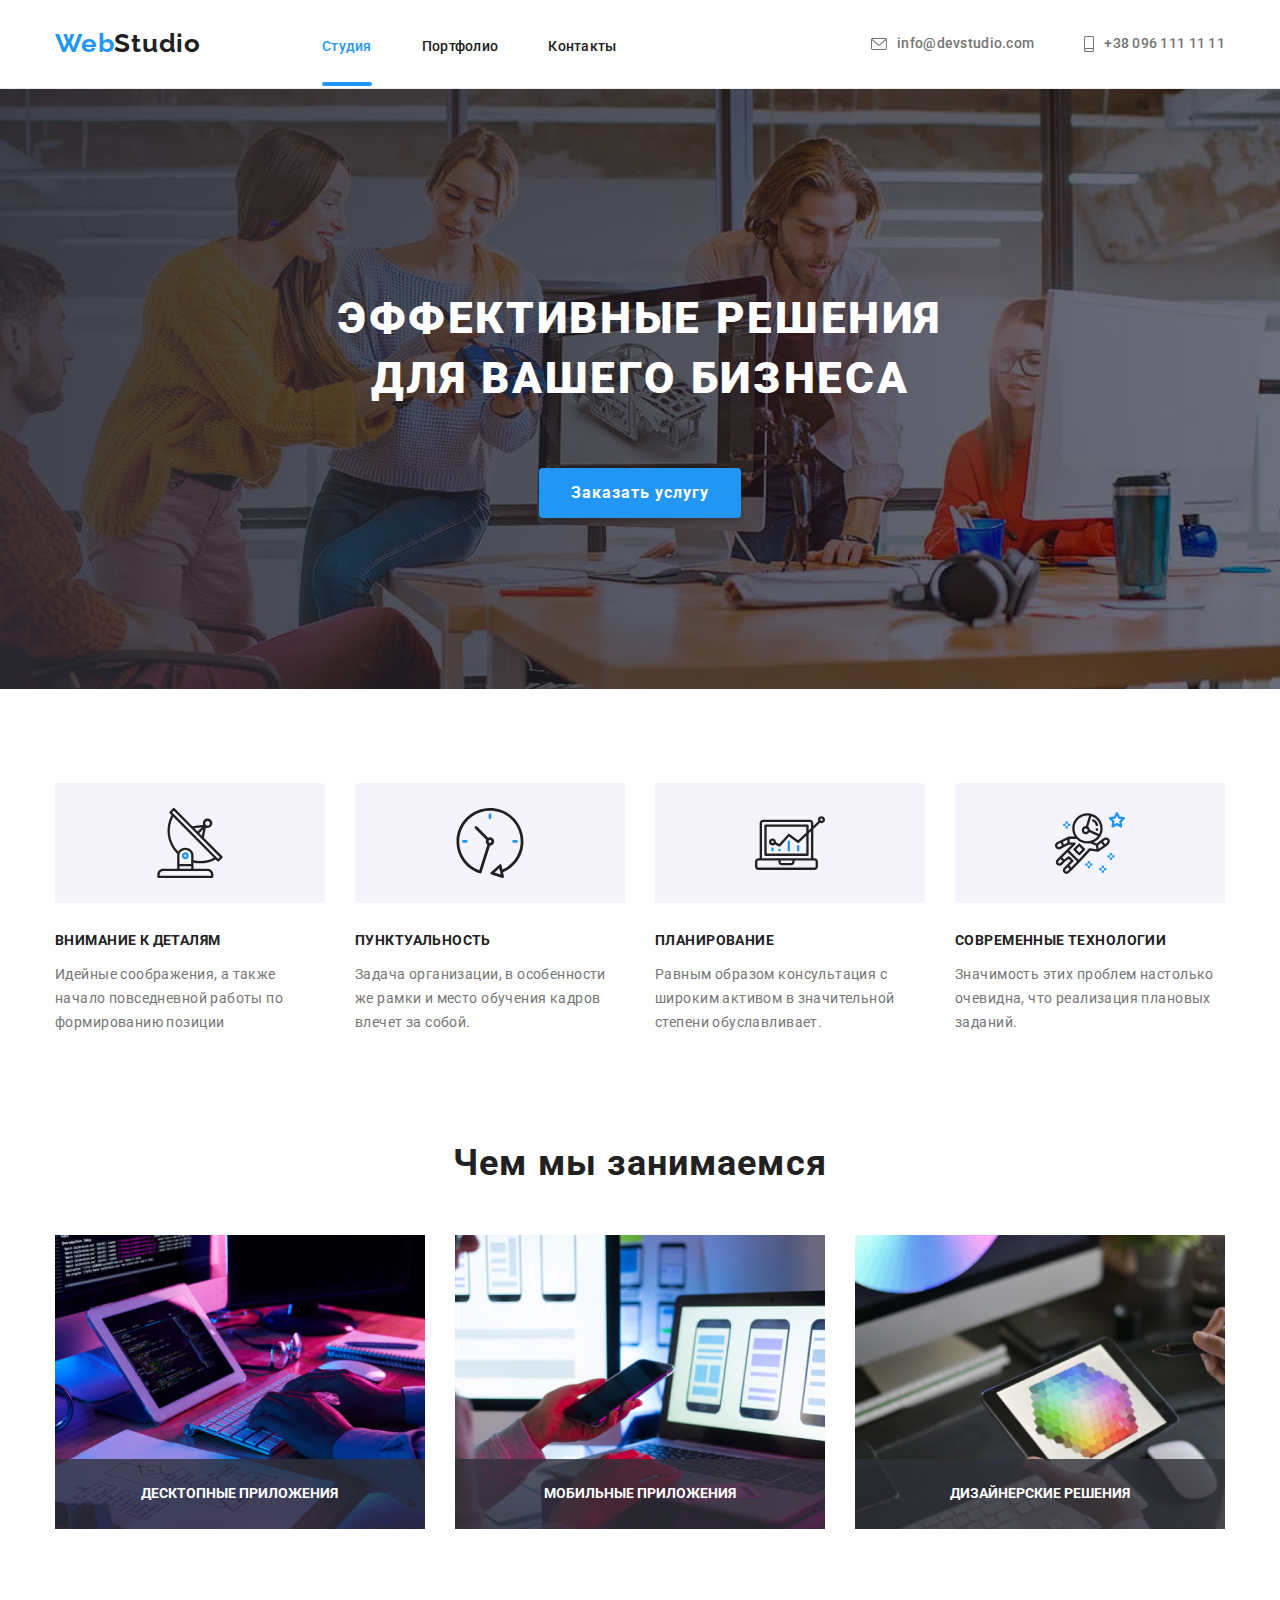
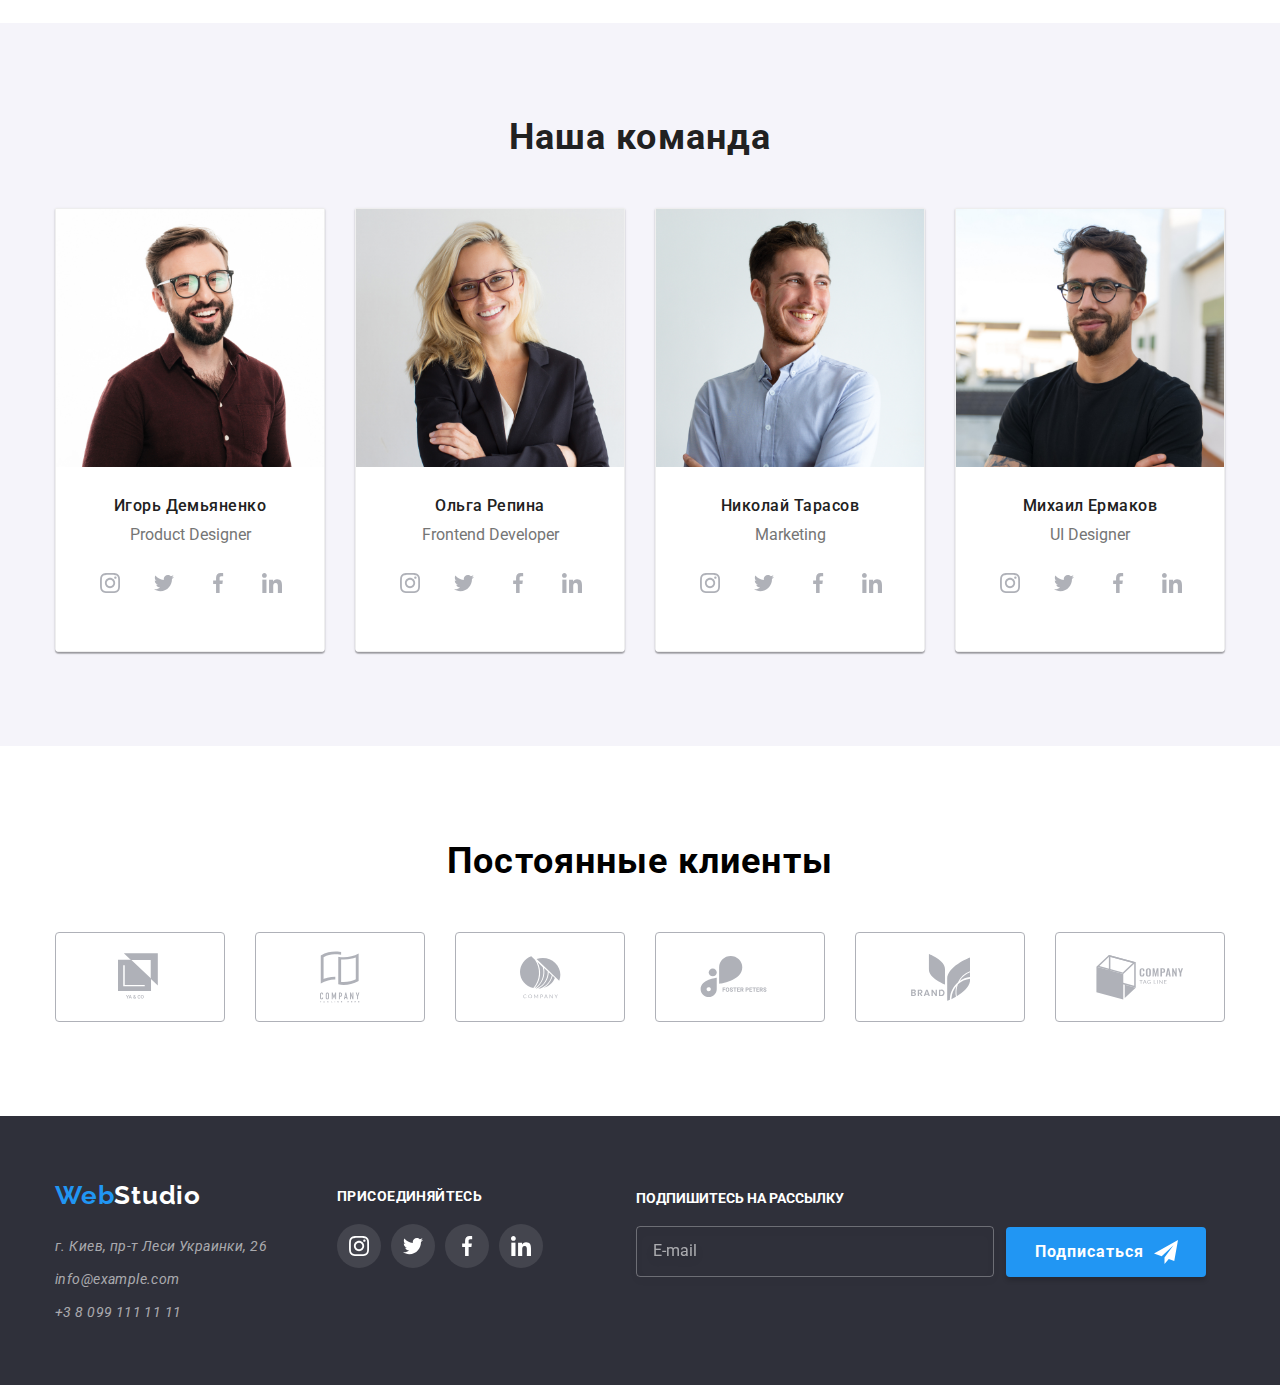
==== index.html @ 0e508892 "1.загрузка" ====
<!DOCTYPE html>
<html lang="ru">
<head>
    <meta charset="UTF-8">
    <meta name="viewport" content="width=device-width, initial-scale=1.0">
    <title>WebStudio</title>
    <link href="https://fonts.googleapis.com/css2?family=Raleway:wght@700&family=Roboto:wght@400;500;700;900&display=swap"
        rel="stylesheet">
        <link rel="stylesheet" href="https://cdnjs.cloudflare.com/ajax/libs/modern-normalize/1.0.0/modern-normalize.css">
        <link rel="stylesheet" href="./css/styles.css">
</head>
<body>

    <!-- Хэдэр -->   
    <header class="header">
      <div class="container header-container">
      <nav class="site-nav navigation">
        <a class="logo nav-logo"  href="./index.html" class="nav-logo">Web<span class="logo-studio">Studio</span></a>
        <ul class="list menu">
          <li class="menu-item"><a href="#studio" class="site-link current">Студия</a></li>
          <li class="menu-item"><a href="./portfolio.html" class="site-link">Портфолио</a></li>
          <li class="menu-item"><a href="#contacts" class="site-link">Контакты</a></li>
        </ul>
      </nav>
     
        <ul class="list menu">
          <li class="menu-item">
            <a href="mailto:info@devstudio.com" class="info">
             <svg class="icon-clients" width="16px" height="12px"> 
            <use href="./img/icons_img/symbol-defs.svg#E-mail-envelope-hover" >
            </use>
            </svg>
              info@devstudio.com
            </a>
          </li>

          <li class="menu-item" >
         <a href="tel:+380961111111" class="info">
            <svg class="icon-clients" width='10px' height='16px'>
              <use href="./img/icons_img/symbol-defs.svg#tel-smartphone">
              </use>
              </svg>
            +38 096 111 11 11</a></li>        
        </ul>
      </div>
    </header>

    <!--Уникальный контент страницы-->
    
    <main>
    
    <!-- Герой -->
    <section class="hero ">
      <div  class="container hero-content ">
      
          <h1 class="hero-title">Эффективные решения<br>для вашего бизнеса</h1>
      
        <div  class="hero-title">

         <!--- <button class="button" type="button" data-modal-open>
            Заказать услугу    ...btn...
          </button>-->
          <button class="button" type="button" data-modal-open>
       <!----  <button type="button" class="btn" data-modal-open>-->
            Заказать услугу
          </button>
          
        </div>
      </div>
    </section>
   
    <!-- Детали -->
    <section class="details">
        <div  class="container">
    <!-- скрытый заголовок h2 -->
            <h2 class="section-title visually-hidden">Особенности</h2>  
       
       
            <ul class="list details-list">
              <li class="details-item details-list-icon icon-1">
              
              <h3 class="details-title">Внимание к деталям</h3>
              <p class="details-text">Идейные соображения, а также
                  начало повседневной работы по
                  формированию позиции
              </p>
              </li>
  
              <li class="details-item  details-list-icon icon-2">
              <h3 class="details-title">Пунктуальность</h3>
              <p class="details-text">Задача организации, в особенности 
                 же рамки и место обучения кадров 
                 влечет за собой.
              </p>
              </li>
              <li class="details-item  details-list-icon icon-3">
              <h3 class="details-title">Планирование</h3>
              <p class="details-text">Равным образом консультация с
                 широким активом в значительной 
                 степени обуславливает.
              </p>           
              </li>
              <li class="details-item  details-list-icon icon-4">
              <h3 class="details-title">Современные технологии</h3>
              <p class="details-text">Значимость этих проблем настолько
                 очевидна, что реализация плановых 
                 заданий.
              </p>
              </li>
          </ul>                        
       
    </div>
    </section>
   
    <!-- Чем занимаемся -->
    <section class="occupation">
        <div  class="container">
            <h2 class="occupation-title">Чем мы занимаемся</h2>  
        <ul class="list occupation-list">
            <li class="occupation-item"><img src="img/img-1.jpg" width="370" height="294" alt="Розработка сайта" />
              <p class="wedo-content">Десктопные приложения</p>
            </li>
            <li class="occupation-item"><img src="img/img-2.jpg" width="370" height="294" alt="Адаптация сайта" />
              <p class="wedo-content">Мобильные приложения</p>
            </li>
            <li class="occupation-item"><img src="img/img-3.jpg" width="370" height="294" alt="Дизайн сайта" />
              <p class="wedo-content">Дизайнерские решения</p>
            </li>
        </ul>
    </div>            
    </section>
    
    <!-- Команда -->
    <section class="section team">
        <div  class="container">   
           
          <h2 class="team-title">Наша команда</h2>       
        <ul class="list team-list">
           
          <li class="team-item">
                <img src="img/img-4.jpg" width="270" height="260" alt="Product Designer Игорь Демьяненко" />
            <div class="team-content">   

                <h3 class="team-names">Игорь Демьяненко</h3>
                <p class="team-text">Product Designer</p>
                 
                    <ul class="list social-icons">
                        <li class="social-icons-item">
                          <a class="social-icons-link" href="https://instagram.com/" target="_blank" rel="noopener noreferer"
                            aria-label="Instagram">
                            <svg class="social-icons-svg">
                              <use href="./img/icons_img/symbol-defs.svg#instagram"></use>
                            </svg>
                          </a>
                        </li>
                        <li class="social-icons-item">
                          <a class="social-icons-link" href="https://twitter.com/" target="_blank" rel="noopener noreferer"
                            aria-label="Twitter">
                            <svg class="social-icons-svg">
                              <use href="./img/icons_img/symbol-defs.svg#twitter"></use>
                            </svg>
                          </a>
                        </li>
                        <li class="social-icons-item">
                          <a class="social-icons-link" href="https://facebook.com/" target="_blank" rel="noopener noreferer"
                            aria-label="Facebook">
                            <svg class="social-icons-svg">
                              <use href="./img/icons_img/symbol-defs.svg#facebook"></use>
                            </svg>
                          </a>
                        </li>
                        <li class="social-icons-item">
                          <a class="social-icons-link" href="https://linkedin.com/" target="_blank" rel="noopener noreferer"
                            aria-label="Linkedin">
                            <svg class="social-icons-svg">
                              <use href="./img/icons_img/symbol-defs.svg#linkedin"></use>
                            </svg>
                          </a>
                        </li>
                      </ul>
             </div>    
           </li>        
            <li class="team-item">
                <img src="img/img-5.jpg" width="270" height="260" alt="Frontend Developer Ольга Репина" />
              <div class="team-content">  
                <h3 class="team-names">Ольга Репина</h3>
                <p class="team-text">Frontend Developer</p>
                <ul class="list social-icons">
                  <li class="social-icons-item">
                    <a class="social-icons-link" href="https://instagram.com/" target="_blank" rel="noopener noreferer"
                      aria-label="Instagram">
                      <svg class="social-icons-svg">
                        <use href="./img/icons_img/symbol-defs.svg#instagram"></use>
                      </svg>
                    </a>
                  </li>
                  <li class="social-icons-item">
                    <a class="social-icons-link" href="https://twitter.com/" target="_blank" rel="noopener noreferer"
                      aria-label="Twitter">
                      <svg class="social-icons-svg">
                        <use href="./img/icons_img/symbol-defs.svg#twitter"></use>
                      </svg>
                    </a>
                  </li>
                  <li class="social-icons-item">
                    <a class="social-icons-link" href="https://facebook.com/" target="_blank" rel="noopener noreferer"
                      aria-label="Facebook">
                      <svg class="social-icons-svg">
                        <use href="./img/icons_img/symbol-defs.svg#facebook"></use>
                      </svg>
                    </a>
                  </li>
                  <li class="social-icons-item">
                    <a class="social-icons-link" href="https://linkedin.com/" target="_blank" rel="noopener noreferer"
                      aria-label="Linkedin">
                      <svg class="social-icons-svg">
                        <use href="./img/icons_img/symbol-defs.svg#linkedin"></use>
                      </svg>
                    </a>
                  </li>
                </ul>
           </div>
           </li>
          
            <li class="team-item">
                <img src="img/img-6.jpg" width="270" height="260" alt="Marketing Николай Тарасов" />
               <div class="team-content"> 
                <h3 class="team-names">Николай Тарасов</h3>
                <p class="team-text">Marketing</p>
                <ul class="list social-icons">
                  <li class="social-icons-item">
                    <a class="social-icons-link" href="https://instagram.com/" target="_blank" rel="noopener noreferer"
                      aria-label="Instagram">
                      <svg class="social-icons-svg">
                        <use href="./img/icons_img/symbol-defs.svg#instagram"></use>
                      </svg>
                    </a>
                  </li>
                  <li class="social-icons-item">
                    <a class="social-icons-link" href="https://twitter.com/" target="_blank" rel="noopener noreferer"
                      aria-label="Twitter">
                      <svg class="social-icons-svg">
                        <use href="./img/icons_img/symbol-defs.svg#twitter"></use>
                      </svg>
                    </a>
                  </li>
                  <li class="social-icons-item">
                    <a class="social-icons-link" href="https://facebook.com/" target="_blank" rel="noopener noreferer"
                      aria-label="Facebook">
                      <svg class="social-icons-svg">
                        <use href="./img/icons_img/symbol-defs.svg#facebook"></use>
                      </svg>
                    </a>
                  </li>
                  <li class="social-icons-item">
                    <a class="social-icons-link" href="https://linkedin.com/" target="_blank" rel="noopener noreferer"
                      aria-label="Linkedin">
                      <svg class="social-icons-svg">
                        <use href="./img/icons_img/symbol-defs.svg#linkedin"></use>
                      </svg>
                    </a>
                  </li>
                </ul>
           </div>
            </li>
         
            <li class="team-item">
                <img src="img/img-7.jpg" width="270" height="260" alt="UI Designer Михаил Ермаков" />
               <div class="team-content">
                <h3 class="team-names">Михаил Ермаков</h3>
                <p class="team-text">UI Designer</p>
                <ul class="list social-icons">
                  <li class="social-icons-item">
                    <a class="social-icons-link" href="https://instagram.com/" target="_blank" rel="noopener noreferer"
                      aria-label="Instagram">
                      <svg class="social-icons-svg">
                        <use href="./img/icons_img/symbol-defs.svg#instagram"></use>
                      </svg>
                    </a>
                  </li>
                  <li class="social-icons-item">
                    <a class="social-icons-link" href="https://twitter.com/" target="_blank" rel="noopener noreferer"
                      aria-label="Twitter">
                      <svg class="social-icons-svg">
                        <use href="./img/icons_img/symbol-defs.svg#twitter"></use>
                      </svg>
                    </a>
                  </li>
                  <li class="social-icons-item">
                    <a class="social-icons-link" href="https://facebook.com/" target="_blank" rel="noopener noreferer"
                      aria-label="Facebook">
                      <svg class="social-icons-svg">
                        <use href="./img/icons_img/symbol-defs.svg#facebook"></use>
                      </svg>
                    </a>
                  </li>
                  <li class="social-icons-item">
                    <a class="social-icons-link" href="https://linkedin.com/" target="_blank" rel="noopener noreferer"
                      aria-label="Linkedin">
                      <svg class="social-icons-svg">
                        <use href="./img/icons_img/symbol-defs.svg#linkedin"></use>
                      </svg>
                    </a>
                  </li>
                </ul>
               </div>
              </li>
        
        </ul>
        </div>  
    </section>


     <!-- Постоянные клиенты -->
     
     <div class="clients-bgc"></div>
      <section class="container">
        <div class="clients">
          <h2 class="clients-title">Постоянные клиенты</h2>
          <ul class="list clients-logo">
            <li class="icon-item">
              <a class="link icon-link" href="">
            <svg class="icon-clients" width="44" height="49">
              <use href=" ./img/icons_img/symbol-defs.svg#logo-1-3">
              </use>
            </svg>
          </a>
          </li>
          <li class="icon-item">
            <a class="link icon-link" href="">
              <svg class="icon-clients" width="40" height="52">
                <use href=" ./img/icons_img/symbol-defs.svg#logo-2-3"></use>
              </svg>
            </a>
          </li>
          <li class="icon-item">
            <a class="link icon-link" href="">
              <svg class="icon-clients" width="41" height="43">
                <use href=" ./img/icons_img/symbol-defs.svg#logo-3-3"></use>
              </svg>
            </a>
          </li>
          <li class="icon-item">
            <a class="link icon-link" href="">
              <svg class="icon-clients" width="80" height="42">
                <use href=" ./img/icons_img/symbol-defs.svg#logo-4-3"></use>
              </svg>
            </a>
          </li>
          <li class="icon-item">
            <a class="link icon-link" href="">
              <svg class="icon-clients" width="59" height="47">
                <use href=" ./img/icons_img/symbol-defs.svg#logo-5-3"></use>
              </svg>
            </a>
          </li>
          <li class="icon-item">
            <a class="link icon-link" href="">
              <svg class="icon-clients" width="88" height="45">
                <use href=" ./img/icons_img/symbol-defs.svg#logo-6-3"></use>
              </svg>
            </a>
 </li>
  </ul>
  
  </div>
  </section>
  </div>
    </main> 

    <!-- Футер -->
    <footer class="footer">
       <div  class="container">
        <div class="footer-content">
          <div class="logo-cellar">
        <a href="./index.html" class="footer-logo">Web<span class="footer-span">Studio</span></a>
        
        <address id="contacts" class="f-address">
            <ul class="list footer-list">
                <li class="item">
                  <a href="https://goo.gl/maps/YbcNqUV9bsxS3P7BA" target="blanc" rel="noopener noopener" class="footer-info">г. Киев, пр-т Леси Украинки, 26</a>
                </li>
                <li class="item">
                  <a href="mailto:info@example.com" class="footer-info">info@example.com</a>
                </li>
                <li cclass="item">
                  <a href="tel:+380991111111" class="footer-info">+3 8 099 111 11 11</a> 
                </li>
            </ul>
        </address>
      </div>
      <div class="footer-social">
        <p class="text-connect">присоединяйтесь</p>
        <ul class="list social-icons-footer">
          <li class="social-icons-item">
            <a class="social-icons-link-footer" href="https://instagram.com/" target="_blank" rel="noopener noreferer"
              aria-label="Instagram">
              <svg class="social-icons-footer-svg">
                <use href="./img/icons_img/symbol-defs.svg#instagram"></use>
              </svg>
            </a>
          </li>
          <li class="social-icons-item">
            <a class="social-icons-link-footer" href="https://twitter.com/" target="_blank" rel="noopener noreferer"
              aria-label="Twitter">
              <svg class="social-icons-footer-svg">
                <use href="./img/icons_img/symbol-defs.svg#twitter"></use>
              </svg>
            </a>
          </li>
          <li class="social-icons-item">
            <a class="social-icons-link-footer" href="https://facebook.com/" target="_blank" rel="noopener noreferer"
              aria-label="Facebook">
              <svg class="social-icons-footer-svg">
                <use href="./img/icons_img/symbol-defs.svg#facebook"></use>
              </svg>
            </a>
          </li>
          <li class="social-icons-item">
            <a class="social-icons-link-footer" href="https://linkedin.com/" target="_blank" rel="noopener noreferer"
              aria-label="Linkedin">
              <svg class="social-icons-footer-svg">
                <use href="./img/icons_img/symbol-defs.svg#linkedin"></use>
              </svg>
            </a>
          </li>
        </ul>
      </div>
      <div class="footer-form-container">
        <form class="footer-form">
          <div class="footer-mai-input">
            <label for="footer-mail">Подпишитесь на рассылку</label>
            <input class="helper" type="text" name="footer-mail" id="footer-mail" placeholder="E-mail">
          </div>
          
          <button type="submit">Подписаться <svg class="footer-form-icon"
            width="24px" height="24px">
            <use href="./img/icons_img/symbol-defs.svg#icon-send"></use>
          </svg></button>
        </form>
      </div>
    </div>
    </footer>
    <!-- modal -->
    <div class="backdrop is-hidden" data-modal>
      <div class="modal">
        <button class="modal-button" type="button" data-modal-close><svg width="18px" height="18px">
          <use href=" ./img/icons_img/symbol-defs.svg#close-black-18dp-2-1"></use>
        </svg></button>
        <div class="modal-content">
       <form action="">
          <p class="title">Оставьте свои данные, мы вам перезвоним</p>
      
          <label class="modal-content-label">
            Имя
            <input class="modal-content-imput" type="text" name="user-name">
            <svg class="modal-content-icon" width="18px" height="18px">
              <use href=" ./img/icons_img/symbol-defs.svg#person-black-18dp-1"></use>
            </svg>
          </label>
           <label class="modal-content-label">
              Телефон
            <input class="modal-content-imput" type="tel" name="user-phone"> 
            <svg class="modal-content-icon" width="18px" height="18px">
              <use href=" ./img/icons_img/symbol-defs.svg#phone-black-18dp-1"></use>
            </svg>
          </label>          
          <label class="modal-content-label">
            Почта
            <input class="modal-content-imput" type="email" name="user-mail"> 
            <svg class="modal-content-icon" width="18px" height="18px">
              <use href=" ./img/icons_img/symbol-defs.svg#email-black-18dp-1"></use>
            </svg>
          </label>          
          <label class="modal-content-label">
            Комментарий
            <textarea class="modal-content-imput coments" name="user-comments" rows="10" placeholder="Введите текст"></textarea>
            
          </label>          
          <label class="modal-content-check">
            <input class="modal-input-check hidden" type="checkbox" name="user-contract" >
            <a class="link" href="">Условия договора </a>Соглашаюсь с рассылкой и принимаю
            <span class="input-check-castom"><svg width="14px" height="13px">
              <use href=" ./img/icons_img/symbol-defs.svg#check"></use>
            </svg>
          </span>
          </label>
                    
          <button class="modal-content-button" type="submit">Отправить</button>
      </form>
        </div>
      </div>
    </div>  
    <script src="./js/modal.js"></script>
</body>
</html>
---- css/styles.css ----
:root {
    --primary-text-color: #212121;
    --text-color-p: #757575;    
    --white: #FFFFFF;
    --main-background: #E5E5E5;
    --hero-footer-bcg: #2F303A;
    --blue: #2196F3;
    --footer-address: rgba(255, 255, 255, 0.6);
    --bcg-team: #F5F4FA;
    --svg-color: #AFB1B8;

    }

html{
    box-sizing: border-box;    
}
   
*,
*::before,
*::after {
box-sizing: inherit;
}


/* site-nav */
body {
    margin: 0;
    font-family: Roboto, sans-serif;
    line-height: 1.5;
}

h1,
h2, 
h3{
    margin-top: 0;
}
.hidden {
    position: absolute;
    width: 1px;
    height: 1px;
    margin: -1px;
    border: 0;
    padding: 0;
    clip: rect(0 0 0 0);
    overflow: hidden;
  }

.container{
   width: 1200px;
   padding-left: 15px; 
   padding-right: 15px;
   margin-left: auto;
   margin-right: auto;
}

.list{
  list-style: none;  
  margin: 0;
  padding: 0;
}

main{
    background-color: var(--white);
}

li{
    list-style: none;
}

img {
    display: block;
    width: 100%;
    height: auto;
}


/*<!-- Хэдэр -->*/
.site-nav {
    background-color: var(--white);
}
.header{
    
    background-color: var(--white);
    border-bottom: 1px solid #ECECEC;
    
}

.header .contact-linc {
    margin-right: 50px;

}
.header .icon-clients {
    margin-right: 10px
}
.header .logo {
    margin-right: 121px;
}

.header-container{
display: flex;
justify-content: flex-end;
align-items: center;

}

.navigation{
    display: flex;
    align-items: center;
    margin-right: auto;
}

.nav-logo {
    color: var(--blue);
    font-family: Raleway, sans-serif;
    font-weight: 700;
    font-size: 26px;
    list-style: 1.2;
    letter-spacing: 0.03em;
    text-decoration: none;
    margin-right: 93px;
    padding-top: 24px;
    padding-bottom: 25px;
}
.logo-studio{
    color: var(--primary-text-color);
  
}

.site-link {
    color: var(--primary-text-color);
    font-weight: 500;
    font-size: 14px;
    line-height: 0.87;
    letter-spacing: 0.02em;
    text-decoration: none;
}
    .site-link:hover,
    .site-link:focus {
    color: var(--blue);

}

.site-link.current{
    color: var(--blue);
    text-decoration: none;
} 

.menu {
   display: inline-flex;
 
}

.menu-item:not(:last-child) {
    margin-right: 50px;

}
.menu-item {
padding-top: 32px;
padding-bottom: -24px;

}
.info{
    color: var(--text-color-p);
    
    
    font-weight: 500;
    font-size: 14px;
    line-height: 1.14;
    letter-spacing: 0.02em;
    text-decoration: none;
display: flex;
align-items: center;
    
    
  
    padding-bottom: 32px;
}
.info:hover,
.info:focus{
    color: var(--blue);
}
.icon-contacts {
    margin-right: 10px;
}
.menu-item a:hover,
.menu-item a:focus{
    color: var(--blue);
}
/* подчёркивание текущей ссылки.*/
.header .site-link.current::after {
   
    display: block;
    content: '';
    position: absolute;
    height: 4px;
    width: 100%;
    left: 0;
    bottom: 0; 
    margin-top: 24px;
    
position: relative;
         
    background-color: var(--blue);
    border-radius: 2px;
   
} 


/* hero */
.hero {
    background-color: var(--hero-footer-bcg);
    padding-top: 200px;
    padding-bottom: 210px;
    
    background-image: linear-gradient(
        to right,
        rgba(47, 48, 58, 0.8),
        rgba(0, 0, 0, 0.2)        
        ),
     url('../img/fon_img/fon.jpg');
     
    background-repeat: no-repeat;
 
    height: 600px;
    background-position: center;
    background-size: 100 ;


}

.hero-content {
    max-width: 696px;

}

.hero-title {
    color: var(--white);
    font-weight: 900;
    font-size: 44px;
    line-height: 1.36;
   
    text-align: center;
    letter-spacing: 0.06em;
    text-transform: uppercase;
    
}

.hero .button {
    border: 1px solid var(--blue);
    display: inline-block;
    padding: 10px 32px;
    color: var(--white);
    background-color: var(--blue);
    text-decoration: none;
    font-weight: 700;
    font-size: 16px;
    line-height: 1.87;
    box-shadow: 0px 4px 4px rgba(0, 0, 0, 0.15);
    border-radius: 4px;
    margin-top: 30px;
    align-items: center;
    text-align: center;
    letter-spacing: 0.06em;
    border: 0;
    transition-property: background-color;
    transition-duration: 250ms;
    transition-timing-function: cubic-bezier(0.4, 0, 0.2, 1);
}

.hero .button :hover,
.hero .button :focus {
    background-color: #188ce8;
}

.section{
    padding-top: 94px;
    padding-bottom: 94px;
    
}



/* details */
.details{
    background-color: var(---white);
    padding-top: 94px;
    padding-bottom: 94px;
}

.details-title{
    color: var(--primary-text-color);

    font-weight: 700;
    font-size: 14px;
    line-height: 1.14;
    letter-spacing: 0.03em;
    text-transform: uppercase;
}

.details-list {
    display: flex;
    flex-wrap: wrap;
    margin-left: -30px;
    margin-top: -30px;
    padding: 0;
    list-style: none;
}

.details-item::before {
    display: block;
    justify-content: center;
    align-items: center;
    content: "";
    height: 120px;
    border-radius: 4px;
    border: 1px solid transparent;
    background-color: var(--bcg-team);
    margin-bottom: 30px;
    background-repeat: no-repeat;
    background-position: center;

}

.icon-1::before {
    background-image: url(..//img/icons_img/antenna-1.svg);
}
.icon-2::before {
    background-image: url(..//img/icons_img/clock-1.svg);
}
.icon-3::before {
    background-image: url(..//img/icons_img/diagram-1.svg);
}
.icon-4::before {
    background-image: url(..//img/icons_img/astronaut-1.svg );
}

.details-item {
    flex-basis: calc(100% / 4 - 30px);
    margin-left: 30px;
    margin-top: 30px;
}

.details-text {
    color: var(--text-color-p); 

    font-weight: 400;
    font-size: 14px;
    line-height: 1.71;
    letter-spacing: 0.03em;
}

.visually-hidden {
    position: absolute !important;
    clip: rect(1px 1px 1px 1px);
    clip: rect(1px, 1px, 1px, 1px);
    padding: 0 !important;
    border: 0 !important;
    height: 1px !important;
    width: 1px !important;
    overflow: hidden;
  }



/*<!-- Чем занимаемся -->*/
/* occupation */
.occupation {
    background-color: var(---white);
    padding-bottom: 94px;
}
.occupation-title {
    color: var(--primary-text-color);
    margin-bottom: 50px;
    font-weight: 700;
    font-size: 36px;
    line-height: 1.16;
    text-align: center;
    letter-spacing: 0.03em;
}
.occupation-list {
    display: flex;
    flex-wrap: wrap;
    margin-left: -30px;
    margin-top: -30px;
    padding: 0;
    list-style: none;
}

.occupation-item {
    flex-basis: calc(100% / 3 - 30px);
    border-radius: 4px;
    margin-left: 30px;
    margin-top: 30px;
    text-align: center;
}


.occupation-list .occupation-item {
    position: relative;
}

.occupation .wedo-content {
    position: absolute;
    bottom: 0;
    margin-top: 0;
    margin-bottom: 0;
    padding-top: 27px;
    padding-bottom: 27px;
  
    width: 100%;
  
    font-weight: 700;
    font-size: 14px;
    line-height: 1.14;
    text-align: center;
    text-transform: uppercase;
  
    background-color: rgba(47, 48, 58, 0.8);
    color: #ffffff;
}



/* team */

.team {
    background-color: var(--bcg-team);
    padding-top: 94px;
   
}

.team-title {
    color: var(--primary-text-color);
    font-weight: 700;
    font-size: 36px;
    line-height: 1.16;
    text-align: center;
    letter-spacing: 0.03em;
    margin-bottom: 50px;
}

.team-list {
    display: flex;
    flex-wrap: wrap;
    margin-left: -30px;
    margin-top: -30px;
    padding: 0;
    list-style: none;
}

.team-item {
    flex-basis: calc(100% / 4 - 30px);
    text-align: center;
    margin-left: 30px;
    margin-top: 30px;
    width: 270px;
   border: 1px solid #EEEEEE;
   box-shadow: 0px 1px 3px rgba(0, 0, 0, 0.12), 0px 1px 1px rgba(0, 0, 0, 0.14), 0px 2px 1px rgba(0, 0, 0, 0.2);
    border-radius: 0px 0px 4px 4px;
}

.team-content {
    background-color:  #FFFFFF;
    padding-top: 30px;
    padding-bottom: 30px;
}

.team-names{
    color: var(--primary-text-color);
    font-weight: 500;
    font-size: 16px;
    line-height: 1.18;
  
    letter-spacing: 0.03em;
    margin-bottom: 10px;
}

.team-text{
    color: var(--text-color-p);
    margin: 0px;
    font-weight: 400;
    font-size: 16px;
    line-height: 1.18 
}
    
.social-icons-svg {
    width: 20px;
    height: 20px;
    list-style: none;
    fill: var(--svg-color);
    transition-property: fill;
    transition-duration: 250ms;
    transition-timing-function: cubic-bezier(0.4, 0, 0.2, 1);
  }
  .social-icons-footer-svg {
    width: 20px;
    height: 20px;
    list-style: none;
    fill: var(--white);
    transition-property: fill;
    transition-duration: 250ms;
    transition-timing-function: cubic-bezier(0.4, 0, 0.2, 1);
  }
  .social-icons {
    display: flex;
    list-style: none;
    padding-top: 0;
    padding-left: 32px;
    padding-right: 32px;
    margin-block-start: 1em;
    margin-block-end: 1em;
  }
  .social-icons-footer {
    display: flex;
    list-style: none;
    padding: 0;
    margin-top: 20px;
    margin-bottom: 0;
    margin-left: 0;
    margin-right: 0;
  }
  .social-icons-item:not(:last-child) {
    margin-right: 10px;
  }
  .social-icons-link {
    display: flex;
    justify-content: center;
    align-items: center;
    width: 44px;
    height: 44px;
    background-color: var(--white);
    border-radius: 50%;
    transition-property: background-color;
    transition-duration: 250ms;
    transition-timing-function: cubic-bezier(0.4, 0, 0.2, 1);
  }
  .social-icons-link-footer {
    display: flex;
    justify-content: center;
    align-items: center;
    width: 44px;
    height: 44px;
    background-color: rgba(255, 255, 255, 0.1);
    border-radius: 50%;
    transition-property: background-color;
    transition-duration: 250ms;
    transition-timing-function: cubic-bezier(0.4, 0, 0.2, 1);
  }
  .social-icons-link:hover .social-icons-svg,
  .social-icons-link:focus .social-icons-svg {
    fill: var(--white);
  }
  .social-icons-link:hover,
  .social-icons-link:focus {
    background-color: var(--blue);
  }
  
  .social-icons-link-footer:hover .social-icons-footer-svg,
  .social-icons-link-footer:focus .social-icons-footer-svg {
    fill: var(--white);
  }
  .social-icons-link-footer:hover,
  .social-icons-link-footer:focus {
    background-color: var(--blue);
}

 /*<!-- Постоянные клиенты -->*/ 
        /*  clients */ 
.clients-bgc {
    background-color: var(--white);        
}
.clients {
    padding-bottom: 94px;
    padding-top: 94px;
}
.clients-title {
    font-family: Roboto;
    font-style: normal;
    font-weight: bold;
    font-size: 36px;
    line-height: 1.17em;
    letter-spacing: 0.03em;
    color: var(--black);
    margin-top: 0;
    margin-bottom: 50px;
    text-align: center;            
}
.clients-logo {
    list-style: none;
    display: flex;
    padding: 0;
    margin: 0;
}
.icon-item:not(:last-child) {
    margin-right: 30px;
}
.icon-link:last-child {
    margin-right: 0;
}
.icon-link {
    display: flex;
    color: #afb1b8;
    width: 170px;
    height: 90px;
    border: 1px solid #afb1b8;
    border-radius: 4px;
    justify-content: center;
    align-items: center;
}
.icon-clients {
    fill: currentColor;
}
.icon-link:hover .icon-clients,
.icon-link:focus .icon-clients {
    fill: var(--blue);
}
.icon-link:hover,
.icon-link:focus {
    background-color: var(--white);
    border: 1px solid #2196f3;
}          
         

  /* Portfolio */
/* Фильтры */
.filter {
    background-color: var(---white);
    padding-top: 94px;
    padding-bottom: 56px;
}

.filter-item:not(:last-child) {
    margin-right: 8px;
}
    
.filter-navigation {
    display: flex;
    align-items: center;
    justify-content: center;
   
}

.link-filter {
    display: inline-block;
    min-width: 73px;
    color: var(--primary-text-color);
    font-family: inherit;
    font-weight: 500;
    font-size: 16px;
    line-height: 1.62; 
    text-align: center;
    letter-spacing: 0.03em;
    padding-right: 22px;
    padding-left: 22px;
    padding-top: 9px;
    padding-bottom: 9px;
    border-radius: 4px;
    text-align: center;
    border: none;
    font-family: "Roboto";
    letter-spacing: 0.03em;
    color: var(--black);
    transition-property: background-color, color;
    transition-duration: 250ms;
    transition-timing-function: cubic-bezier(0.4, 0, 0.2, 1);
}

.filter .link-filter:hover,
.link-filterk:focus {
    background: var(--blue);
    color: var(--white);
    box-shadow: 0px 3px 1px rgba(0, 0, 0, 0.1), 0px 1px 2px rgba(0, 0, 0, 0.08),
    0px 2px 2px rgba(0, 0, 0, 0.12);
}


/* Offer */

.Offer {
    background-color: var(---white);
}
.offer-container{
 padding-bottom: 94px;
}
.offer-title {
    color: var(--primary-text-color);
    margin-bottom: 4px;
    font-weight: 700;
    font-size: 18px;
    line-height: 2;
    letter-spacing: 0.06em;
}
.offer-list {
    display: flex;
    flex-wrap: wrap;
    margin-left: -30px;
    margin-top: -30px;
    padding: 0;
    list-style: none;

    padding-left: 0;
    margin-top: 0px;
    margin-bottom: 0;
}

.offer-item {
    flex-basis: calc(100% / 3- 30px);
    margin-left: 30px;
    margin-top: 30px;
    width: 370px;
    border-radius: 0px 0px 4px 4px;
}

.offer-content {
    background-color:  #FFFFFF;
    padding: 20px 24px;

}

.offer-text {
    color: var(--text-color-p);
    margin: 0px;
    font-weight: 400;
    font-size: 16px;
    line-height: 1.8;
    letter-spacing: 0.03em;
}

.offer .link {
    display: block;
    background: var(--white);
    border: 1px solid #eeeeee;
    text-decoration: none;
    padding-bottom: 20px;
    transition-property: box-shadow;
    transition-duration: 250ms;
    transition-timing-function: cubic-bezier(0.4, 0, 0.2, 1);

}
.offer .link:hover,
.offer .link:focus {
  box-shadow: 0px 1px 1px rgba(0, 0, 0, 0.12), 0px 4px 4px rgba(0, 0, 0, 0.06),
    1px 4px 6px rgba(0, 0, 0, 0.16);
}
.offer-overlay {
    position: relative;
    display: flex;
    align-items: center;
    overflow: hidden;
}
.offer-overlay::before {
    content: '';
    position: absolute;
    width: 100%;
    height: 100%;
  
    background: rgba(33, 150, 243, 0.9);
    opacity: 0;
  
    transition-property: opacity, transform;
    transition-duration: 250ms;
    transition-timing-function: cubic-bezier(0.4, 0, 0.2, 1);
    transform: translateY(100%);
}
.offer .link:hover .offer-overlay::before,
.offer .link:focus .offer-overlay::before {
    opacity: 1;
    transform: translateY(0);
}
  
.offer-overlay > .description {
    position: absolute;
    margin-top: 0;
    margin-bottom: 0;
    padding-right: 24px;
    padding-left: 24px;
    font-size: 18px;
    line-height: 1.555;
    color: #ffffff;
    opacity: 0;
    transition-property: opacity, transform;
    transition-duration: 250ms;
    transition-timing-function: cubic-bezier(0.4, 0, 0.2, 1);
    transform: translateY(100%);
}
  
.offer .link:hover .description,
.offer .link:focus .description {
    opacity: 1;
    transform: translateY(0);
}
  

/* footer */
.footer {
    background-color: var(--hero-footer-bcg);
    padding-top: 60px;
    padding-bottom: 60px;
    
}
.footer-logo {
    color: var(--blue);

    font-family: Raleway, sans-serif;
    font-weight: 700;
    font-size: 26px;
    list-style: 1.2;
    letter-spacing: 0.03em;
    text-decoration: none;
}
.footer-span {
    color: var(--white);
}   

.f-address {
    color: var(--white);
    font-weight: 400;
    font-size: 14px;
    line-height: 1.71;
    letter-spacing: 0.03em;
    margin: 0;
    margin-top: 20px;
}
.footer-list .item:not(:last-child){
    margin-bottom: 9px;
}

.f-address:hover,
.f-address:focus {
    color: var(--blue);
    text-decoration: none;
}

.footer-info {
    color: var(--footer-address);

    font-weight: 400;
    font-size: 14px;
    line-height: 1.71
    letter-spacing: 0.03em;
    text-decoration: none;
}

.footer-info:hover,
.footer-info:focus {
    color: var(--blue);
}
.footer-content {
    display: flex;
}
.footer-social {
    margin-left: 70px;
    padding-top: 12px;
}
.text-connect {
    font-family: Roboto;
    font-style: normal;
    font-weight: bold;
    font-size: 14px;
    line-height: 16px;
    letter-spacing: 0.03em;
    text-transform: uppercase;
    color: var(--white);
    padding: 0;
    margin: 0;
}

/* footer-form */

.footer-form {
    display: flex;
    align-items: flex-end;
}
.footer-mai-input {
    display: flex;
    flex-direction: column;
}
.footer-mai-input .helper::placeholder {
    color: rgba(255, 255, 255, 0.6);
}
.footer-mai-input label {
    font-weight: 700;
    font-size: 14px;
    line-height: 1.142;
    text-transform: uppercase;
    color: #ffffff;
}
.footer-mai-input input {
    margin-top: 20px;
    padding-top: 15px;
    padding-right: 16px;
    padding-bottom: 15px;
    padding-left: 16px;
    width: 358px;
    border: 1px solid rgba(255, 255, 255, 0.3);
    filter: drop-shadow(0px 4px 4px rgba(0, 0, 0, 0.15));
    border-radius: 4px;
    background-color: transparent;
}
.footer-form-container {
    padding-top: 14px;
    margin-left: 93px;
}
 
.footer-form-container button {
    margin-left: 12px;
    padding-top: 10px;
    padding-right: 28px;
    padding-bottom: 10px;
    padding-left: 29px;
    display: flex;
    align-items: center;
    font-weight: 700;
    font-size: 16px;
    line-height: 1.875;
    letter-spacing: 0.06em;
    color: #ffffff;
    background-color: var(--blue);
    border: 0;
    box-shadow: 0px 4px 4px rgba(0, 0, 0, 0.15);
    border-radius: 4px;
}
.footer-form-icon {
    margin-left: 10px;
    fill: var(--white);
}
 
/* modal */
.backdrop {
    position: fixed;
    top: 0;
    left: 0;
    width: 100%;
    height: 100%;
    background: rgba(0, 0, 0, 0.2);
    transition-property: opacity;
    transition-duration: 250ms;
    transition-timing-function: cubic-bezier(0.4, 0, 0.2, 1);
}
.backdrop.is-hidden {
    opacity: 0;
    pointer-events: none;
}
.modal {
    padding: 40px;
    position: absolute;
    top: 50%;
    left: 50%;
  
    width: 528px;
    height: 581px;
  
    background: #ffffff;
    box-shadow: 0px 1px 3px rgba(0, 0, 0, 0.12), 0px 1px 1px rgba(0, 0, 0, 0.14),
      0px 2px 1px rgba(0, 0, 0, 0.2);
    border-radius: 4px;
  
    transform: translate(-50%, -50%) scale(1);
    transition: transform 250ms cubic-bezier(0.4, 0, 0.2, 1);
}
.backdrop .is-hidden .modal {
    transform: translate(-50%, -50%) scale(0);
}
.modal .modal-button {
    position: absolute;
    right: 8px;
    top: 8px;
    padding: 5px;
  
    width: 30px;
    height: 30px;
  
    background-color: #fff;
    border: 1px solid rgba(0, 0, 0, 0.1);
    border-radius: 50%;
    transition-property: border;
    transition-duration: 250ms;
    transition-timing-function: cubic-bezier(0.4, 0, 0.2, 1);
}
.modal-button:hover,
.modal-button:focus {
    fill: var(--blue);
}
.modal-content {
    display: flex;
    flex-direction: column;
    /* align-items: center; */
}
.modal-content .title {
    margin-top: 0;
    margin-bottom: 12px;
  
    font-weight: 700;
    font-size: 20px;
    line-height: 1.15;
    text-align: center;
    color: var(--primary-text-color);
}
.modal-content-label {
    position: relative;
    display: block;
  
    font-weight: 400;
    font-size: 12px;
    line-height: 1.166;
    letter-spacing: 0.01em;
    color: var(--text-color-p);
}
.modal-content-label:nth-child(n + 3) {
    margin-top: 10px;
}
.modal-content-imput {
    margin-top: 4px;
    padding-top: 12px;
    padding-right: 16px;
    padding-bottom: 12px;
    padding-left: 35px;
    display: block;
    border: 1px solid rgba(33, 33, 33, 0.2);
    border-radius: 4px;
    width: 100%;
    resize: none;
    transition-property: border;
    transition-duration: 250ms;
    transition-timing-function: cubic-bezier(0.4, 0, 0.2, 1);
}
  
.modal-content-imput:focus,
.modal-content-imput:hover {
    border: 1px solid var(--blue);
}
.modal-content-imput:focus ~ .modal-content-icon,
.modal-content-imput:hover ~ .modal-content-icon {
    fill: var(--blue);
}
.modal-content-imput.coments {
    padding-left: 16px;
    height: 120px;
}
.modal-content-imput.coments::placeholder {
    color: rgba(117, 117, 117, 0.5);
}
.modal-content-icon {
    position: absolute;
    top: 50%;
    left: 12px;
    transition-property: fill;
    transition-duration: 250ms;
    transition-timing-function: cubic-bezier(0.4, 0, 0.2, 1);
}
.modal-content-check  {
    display: flex;
    align-items: center;
    flex-direction: row-reverse;
  
    margin-top: 20px;
    margin-right: auto;
    margin-left: auto;
  
    font-weight: 400;
    font-size: 14px;
    line-height: 1.714;
    color: var(--text-color-p);
    justify-content: center;
    letter-spacing: 0.03em;
        
}
.input-check-castom {
    margin-right: 7px;
    width: 16px;
    height: 15px;
    border: 1px solid #212121;
    border-radius: 4px;
    fill: #ffffff;
    background-color: #ffffff;
    transition-property: background-color, border-color;
    transition-duration: 250ms;
    transition-timing-function: cubic-bezier(0.4, 0, 0.2, 1);
}
.input-check-castom svg {
    display: block;
}
.modal-input-check:checked ~ .input-check-castom {
    background-color: var(--blue);
    border-color: var(--blue);
}
.modal-content-check .link {
    margin-left: 4px;
    color: var(--blue);
}
.modal-content-button {
    display: block;
    margin-top: 30px;
    margin-right: auto;
    margin-left: auto;
    padding-top: 10px;
    padding-right: 55px;
    padding-bottom: 10px;
    padding-left: 56px;
    font-weight: 700;
    font-size: 16px;
    line-height: 1.875;
    letter-spacing: 0.06em;
    color: #ffffff;
    background-color: #2196f3;
    box-shadow: 0px 4px 4px rgba(0, 0, 0, 0.15);
    border-radius: 4px;
    border: 0;
    transition-property: background-color;
    transition-duration: 250ms;
    transition-timing-function: cubic-bezier(0.4, 0, 0.2, 1);
}
.modal-content-button:hover,
.modal-content-button:focus {
    background: #188ce8;
    box-shadow: 0px 4px 4px rgba(0, 0, 0, 0.15);
    border-radius: 4px;
}
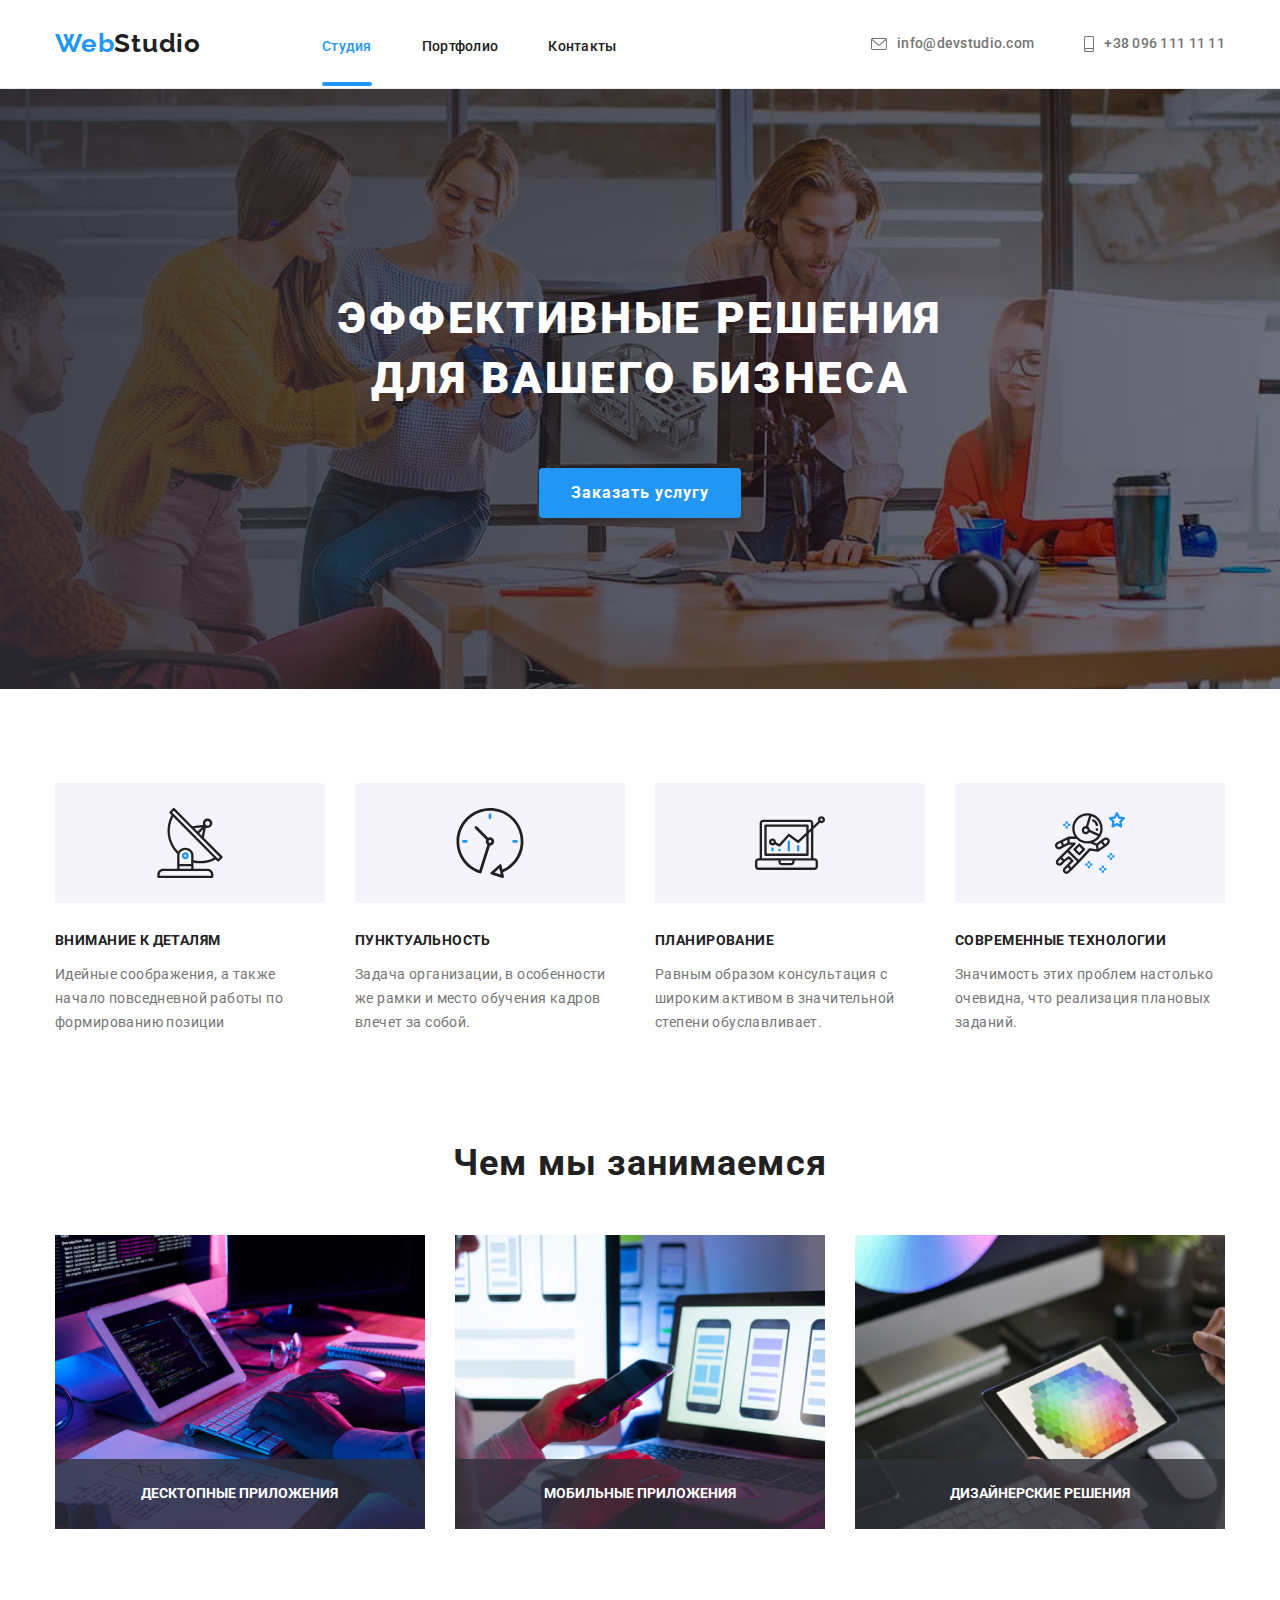
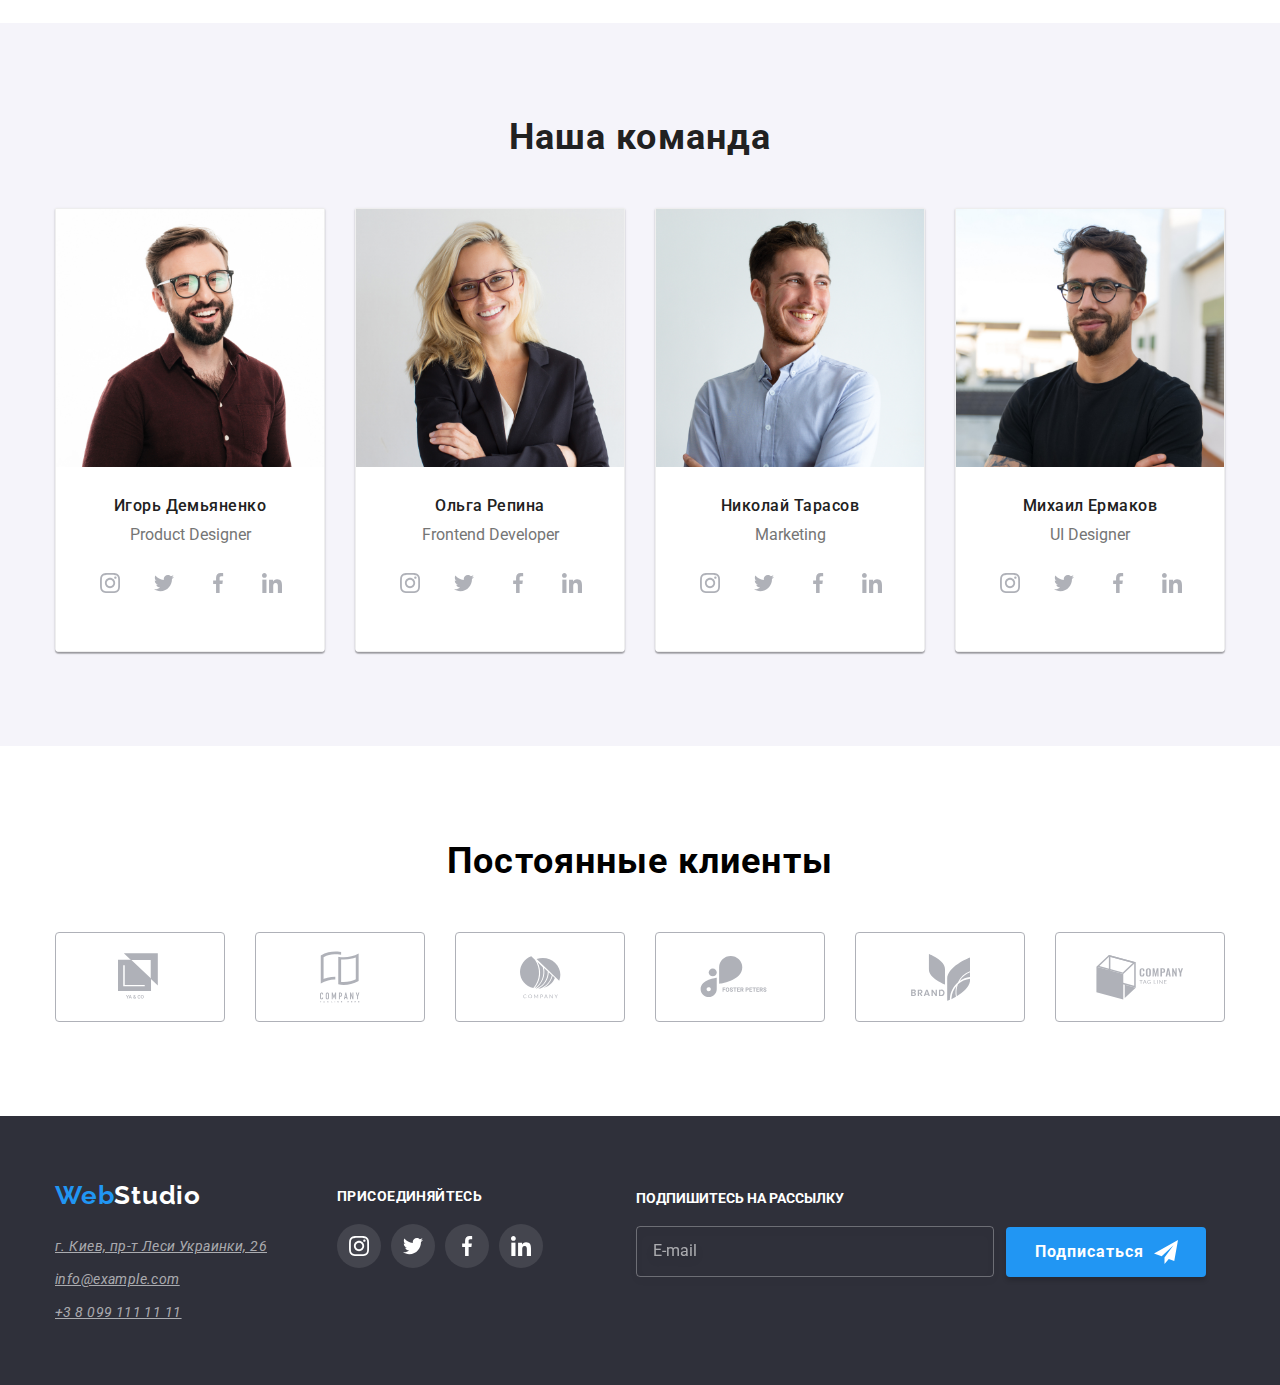
==== commit adfd2527: "1.Розділення та шмпортування scss/" ====
--- a/index.html
+++ b/index.html
@@ -7,7 +7,7 @@
     <link href="https://fonts.googleapis.com/css2?family=Raleway:wght@700&family=Roboto:wght@400;500;700;900&display=swap"
         rel="stylesheet">
         <link rel="stylesheet" href="https://cdnjs.cloudflare.com/ajax/libs/modern-normalize/1.0.0/modern-normalize.css">
-        <link rel="stylesheet" href="./css/styles.css">
+        <link rel="stylesheet" href="./css/main.min.css">
 </head>
 <body>
 
--- a/css/main.min.css
+++ b/css/main.min.css
@@ -0,0 +1,2 @@
+:root{--primary-text-color: #212121;--text-color-p: #757575;--white: #FFFFFF;--main-background: #E5E5E5;--hero-footer-bcg: #2F303A;--blue: #2196F3;--footer-address: rgba(255, 255, 255, 0.6);--bcg-team: #F5F4FA;--svg-color: #AFB1B8}html{box-sizing:border-box}*,*::before,*::after{box-sizing:inherit}body{margin:0;font-family:Roboto, sans-serif;line-height:1.5}h1,h2,h3{margin-top:0}.hidden{position:absolute;width:1px;height:1px;margin:-1px;border:0;padding:0;clip:rect(0 0 0 0);overflow:hidden}.container{width:1200px;padding-left:15px;padding-right:15px;margin-left:auto;margin-right:auto}.list{list-style:none;margin:0;padding:0}main{background-color:var(--white)}li{list-style:none}img{display:block;width:100%;height:auto}.site-nav{background-color:var(--white)}.header{background-color:var(--white);border-bottom:1px solid #ECECEC}.header .contact-linc{margin-right:50px}.header .icon-clients{margin-right:10px}.header .logo{margin-right:121px}.header-container{display:flex;justify-content:flex-end;align-items:center}.navigation{display:flex;align-items:center;margin-right:auto}.nav-logo{color:var(--blue);font-family:Raleway, sans-serif;font-weight:700;font-size:26px;list-style:1.2;letter-spacing:0.03em;text-decoration:none;margin-right:93px;padding-top:24px;padding-bottom:25px}.logo-studio{color:var(--primary-text-color)}.site-link{color:var(--primary-text-color);font-weight:500;font-size:14px;line-height:0.87;letter-spacing:0.02em;text-decoration:none}.site-link:hover,.site-link:focus{color:var(--blue)}.site-link.current{color:var(--blue);text-decoration:none}.menu{display:inline-flex}.menu-item:not(:last-child){margin-right:50px}.menu-item{padding-top:32px;padding-bottom:-24px}.info{color:var(--text-color-p);font-weight:500;font-size:14px;line-height:1.14;letter-spacing:0.02em;text-decoration:none;display:flex;align-items:center;padding-bottom:32px}.info:hover,.info:focus{color:var(--blue)}.icon-contacts{margin-right:10px}.menu-item a:hover,.menu-item a:focus{color:var(--blue)}.header .site-link.current::after{display:block;content:'';position:absolute;height:4px;width:100%;left:0;bottom:0;margin-top:24px;position:relative;background-color:var(--blue);border-radius:2px}.hero{background-color:var(--hero-footer-bcg);padding-top:200px;padding-bottom:210px;background-image:linear-gradient(to right, rgba(47,48,58,0.8), rgba(0,0,0,0.2)),url("../img/fon_img/fon.jpg");background-repeat:no-repeat;height:600px;background-position:center;background-size:100}.hero-content{max-width:696px}.hero-title{color:var(--white);font-weight:900;font-size:44px;line-height:1.36;text-align:center;letter-spacing:0.06em;text-transform:uppercase}.hero .button{border:1px solid var(--blue);display:inline-block;padding:10px 32px;color:var(--white);background-color:var(--blue);text-decoration:none;font-weight:700;font-size:16px;line-height:1.87;box-shadow:0px 4px 4px rgba(0,0,0,0.15);border-radius:4px;margin-top:30px;align-items:center;text-align:center;letter-spacing:0.06em;border:0;transition-property:background-color;transition-duration:250ms;transition-timing-function:cubic-bezier(0.4, 0, 0.2, 1)}.hero .button :hover,.hero .button :focus{background-color:#188ce8}.section{padding-top:94px;padding-bottom:94px}.details{background-color:var(---white);padding-top:94px;padding-bottom:94px}.details-title{color:var(--primary-text-color);font-weight:700;font-size:14px;line-height:1.14;letter-spacing:0.03em;text-transform:uppercase}.details-list{display:flex;flex-wrap:wrap;margin-left:-30px;margin-top:-30px;padding:0;list-style:none}.details-item::before{display:block;justify-content:center;align-items:center;content:"";height:120px;border-radius:4px;border:1px solid transparent;background-color:var(--bcg-team);margin-bottom:30px;background-repeat:no-repeat;background-position:center}.icon-1::before{background-image:url(..//img/icons_img/antenna-1.svg)}.icon-2::before{background-image:url(..//img/icons_img/clock-1.svg)}.icon-3::before{background-image:url(..//img/icons_img/diagram-1.svg)}.icon-4::before{background-image:url(..//img/icons_img/astronaut-1.svg)}.details-item{flex-basis:calc(100% / 4 - 30px);margin-left:30px;margin-top:30px}.details-text{color:var(--text-color-p);font-weight:400;font-size:14px;line-height:1.71;letter-spacing:0.03em}.visually-hidden{position:absolute !important;clip:rect(1px 1px 1px 1px);clip:rect(1px, 1px, 1px, 1px);padding:0 !important;border:0 !important;height:1px !important;width:1px !important;overflow:hidden}.occupation{background-color:var(---white);padding-bottom:94px}.occupation-title{color:var(--primary-text-color);margin-bottom:50px;font-weight:700;font-size:36px;line-height:1.16;text-align:center;letter-spacing:0.03em}.occupation-list{display:flex;flex-wrap:wrap;margin-left:-30px;margin-top:-30px;padding:0;list-style:none}.occupation-item{flex-basis:calc(100% / 3 - 30px);border-radius:4px;margin-left:30px;margin-top:30px;text-align:center}.occupation-list .occupation-item{position:relative}.occupation .wedo-content{position:absolute;bottom:0;margin-top:0;margin-bottom:0;padding-top:27px;padding-bottom:27px;width:100%;font-weight:700;font-size:14px;line-height:1.14;text-align:center;text-transform:uppercase;background-color:rgba(47,48,58,0.8);color:#ffffff}.team{background-color:var(--bcg-team);padding-top:94px}.team-title{color:var(--primary-text-color);font-weight:700;font-size:36px;line-height:1.16;text-align:center;letter-spacing:0.03em;margin-bottom:50px}.team-list{display:flex;flex-wrap:wrap;margin-left:-30px;margin-top:-30px;padding:0;list-style:none}.team-item{flex-basis:calc(100% / 4 - 30px);text-align:center;margin-left:30px;margin-top:30px;width:270px;border:1px solid #EEEEEE;box-shadow:0px 1px 3px rgba(0,0,0,0.12),0px 1px 1px rgba(0,0,0,0.14),0px 2px 1px rgba(0,0,0,0.2);border-radius:0px 0px 4px 4px}.team-content{background-color:#FFFFFF;padding-top:30px;padding-bottom:30px}.team-names{color:var(--primary-text-color);font-weight:500;font-size:16px;line-height:1.18;letter-spacing:0.03em;margin-bottom:10px}.team-text{color:var(--text-color-p);margin:0px;font-weight:400;font-size:16px;line-height:1.18}.social-icons-svg{width:20px;height:20px;list-style:none;fill:var(--svg-color);transition-property:fill;transition-duration:250ms;transition-timing-function:cubic-bezier(0.4, 0, 0.2, 1)}.social-icons-footer-svg{width:20px;height:20px;list-style:none;fill:var(--white);transition-property:fill;transition-duration:250ms;transition-timing-function:cubic-bezier(0.4, 0, 0.2, 1)}.social-icons{display:flex;list-style:none;padding-top:0;padding-left:32px;padding-right:32px;margin-block-start:1em;margin-block-end:1em}.social-icons-footer{display:flex;list-style:none;padding:0;margin-top:20px;margin-bottom:0;margin-left:0;margin-right:0}.social-icons-item:not(:last-child){margin-right:10px}.social-icons-link{display:flex;justify-content:center;align-items:center;width:44px;height:44px;background-color:var(--white);border-radius:50%;transition-property:background-color;transition-duration:250ms;transition-timing-function:cubic-bezier(0.4, 0, 0.2, 1)}.social-icons-link-footer{display:flex;justify-content:center;align-items:center;width:44px;height:44px;background-color:rgba(255,255,255,0.1);border-radius:50%;transition-property:background-color;transition-duration:250ms;transition-timing-function:cubic-bezier(0.4, 0, 0.2, 1)}.social-icons-link:hover .social-icons-svg,.social-icons-link:focus .social-icons-svg{fill:var(--white)}.social-icons-link:hover,.social-icons-link:focus{background-color:var(--blue)}.social-icons-link-footer:hover .social-icons-footer-svg,.social-icons-link-footer:focus .social-icons-footer-svg{fill:var(--white)}.social-icons-link-footer:hover,.social-icons-link-footer:focus{background-color:var(--blue)}.clients-bgc{background-color:var(--white)}.clients{padding-bottom:94px;padding-top:94px}.clients-title{font-family:Roboto;font-style:normal;font-weight:bold;font-size:36px;line-height:1.17em;letter-spacing:0.03em;color:var(--black);margin-top:0;margin-bottom:50px;text-align:center}.clients-logo{list-style:none;display:flex;padding:0;margin:0}.icon-item:not(:last-child){margin-right:30px}.icon-link:last-child{margin-right:0}.icon-link{display:flex;color:#afb1b8;width:170px;height:90px;border:1px solid #afb1b8;border-radius:4px;justify-content:center;align-items:center}.icon-clients{fill:currentColor}.icon-link:hover .icon-clients,.icon-link:focus .icon-clients{fill:var(--blue)}.icon-link:hover,.icon-link:focus{background-color:var(--white);border:1px solid #2196f3}.filter{background-color:var(---white);padding-top:94px;padding-bottom:56px}.filter-item:not(:last-child){margin-right:8px}.filter-navigation{display:flex;align-items:center;justify-content:center}.link-filter{display:inline-block;min-width:73px;color:var(--primary-text-color);font-family:inherit;font-weight:500;font-size:16px;line-height:1.62;text-align:center;letter-spacing:0.03em;padding-right:22px;padding-left:22px;padding-top:9px;padding-bottom:9px;border-radius:4px;text-align:center;border:none;font-family:"Roboto";letter-spacing:0.03em;color:var(--black);transition-property:background-color, color;transition-duration:250ms;transition-timing-function:cubic-bezier(0.4, 0, 0.2, 1)}.filter .link-filter:hover,.link-filterk:focus{background:var(--blue);color:var(--white);box-shadow:0px 3px 1px rgba(0,0,0,0.1),0px 1px 2px rgba(0,0,0,0.08),0px 2px 2px rgba(0,0,0,0.12)}.Offer{background-color:var(---white)}.offer-container{padding-bottom:94px}.offer-title{color:var(--primary-text-color);margin-bottom:4px;font-weight:700;font-size:18px;line-height:2;letter-spacing:0.06em}.offer-list{display:flex;flex-wrap:wrap;margin-left:-30px;margin-top:-30px;padding:0;list-style:none;padding-left:0;margin-top:0px;margin-bottom:0}.offer-item{flex-basis:calc(100% / 3- 30px);margin-left:30px;margin-top:30px;width:370px;border-radius:0px 0px 4px 4px}.offer-content{background-color:#FFFFFF;padding:20px 24px}.offer-text{color:var(--text-color-p);margin:0px;font-weight:400;font-size:16px;line-height:1.8;letter-spacing:0.03em}.offer .link{display:block;background:var(--white);border:1px solid #eeeeee;text-decoration:none;padding-bottom:20px;transition-property:box-shadow;transition-duration:250ms;transition-timing-function:cubic-bezier(0.4, 0, 0.2, 1)}.offer .link:hover,.offer .link:focus{box-shadow:0px 1px 1px rgba(0,0,0,0.12),0px 4px 4px rgba(0,0,0,0.06),1px 4px 6px rgba(0,0,0,0.16)}.offer-overlay{position:relative;display:flex;align-items:center;overflow:hidden}.offer-overlay::before{content:'';position:absolute;width:100%;height:100%;background:rgba(33,150,243,0.9);opacity:0;transition-property:opacity, transform;transition-duration:250ms;transition-timing-function:cubic-bezier(0.4, 0, 0.2, 1);transform:translateY(100%)}.offer .link:hover .offer-overlay::before,.offer .link:focus .offer-overlay::before{opacity:1;transform:translateY(0)}.offer-overlay>.description{position:absolute;margin-top:0;margin-bottom:0;padding-right:24px;padding-left:24px;font-size:18px;line-height:1.555;color:#ffffff;opacity:0;transition-property:opacity, transform;transition-duration:250ms;transition-timing-function:cubic-bezier(0.4, 0, 0.2, 1);transform:translateY(100%)}.offer .link:hover .description,.offer .link:focus .description{opacity:1;transform:translateY(0)}.footer{background-color:var(--hero-footer-bcg);padding-top:60px;padding-bottom:60px}.footer-logo{color:var(--blue);font-family:Raleway, sans-serif;font-weight:700;font-size:26px;list-style:1.2;letter-spacing:0.03em;text-decoration:none}.footer-span{color:var(--white)}.f-address{color:var(--white);font-weight:400;font-size:14px;line-height:1.71;letter-spacing:0.03em;margin:0;margin-top:20px}.footer-list .item:not(:last-child){margin-bottom:9px}.f-address:hover,.f-address:focus{color:var(--blue);text-decoration:none}.footer-info{color:var(--footer-address);font-weight:400;font-size:14px;line-height:1.71}.footer-info:hover,.footer-info:focus{color:var(--blue)}.footer-content{display:flex}.footer-social{margin-left:70px;padding-top:12px}.text-connect{font-family:Roboto;font-style:normal;font-weight:bold;font-size:14px;line-height:16px;letter-spacing:0.03em;text-transform:uppercase;color:var(--white);padding:0;margin:0}.footer-form{display:flex;align-items:flex-end}.footer-mai-input{display:flex;flex-direction:column}.footer-mai-input .helper::placeholder{color:rgba(255,255,255,0.6)}.footer-mai-input label{font-weight:700;font-size:14px;line-height:1.142;text-transform:uppercase;color:#ffffff}.footer-mai-input input{margin-top:20px;padding-top:15px;padding-right:16px;padding-bottom:15px;padding-left:16px;width:358px;border:1px solid rgba(255,255,255,0.3);filter:drop-shadow(0px 4px 4px rgba(0,0,0,0.15));border-radius:4px;background-color:transparent}.footer-form-container{padding-top:14px;margin-left:93px}.footer-form-container button{margin-left:12px;padding-top:10px;padding-right:28px;padding-bottom:10px;padding-left:29px;display:flex;align-items:center;font-weight:700;font-size:16px;line-height:1.875;letter-spacing:0.06em;color:#ffffff;background-color:var(--blue);border:0;box-shadow:0px 4px 4px rgba(0,0,0,0.15);border-radius:4px}.footer-form-icon{margin-left:10px;fill:var(--white)}.backdrop{position:fixed;top:0;left:0;width:100%;height:100%;background:rgba(0,0,0,0.2);transition-property:opacity;transition-duration:250ms;transition-timing-function:cubic-bezier(0.4, 0, 0.2, 1)}.backdrop.is-hidden{opacity:0;pointer-events:none}.modal{padding:40px;position:absolute;top:50%;left:50%;width:528px;height:581px;background:#ffffff;box-shadow:0px 1px 3px rgba(0,0,0,0.12),0px 1px 1px rgba(0,0,0,0.14),0px 2px 1px rgba(0,0,0,0.2);border-radius:4px;transform:translate(-50%, -50%) scale(1);transition:transform 250ms cubic-bezier(0.4, 0, 0.2, 1)}.backdrop .is-hidden .modal{transform:translate(-50%, -50%) scale(0)}.modal .modal-button{position:absolute;right:8px;top:8px;padding:5px;width:30px;height:30px;background-color:#fff;border:1px solid rgba(0,0,0,0.1);border-radius:50%;transition-property:border;transition-duration:250ms;transition-timing-function:cubic-bezier(0.4, 0, 0.2, 1)}.modal-button:hover,.modal-button:focus{fill:var(--blue)}.modal-content{display:flex;flex-direction:column}.modal-content .title{margin-top:0;margin-bottom:12px;font-weight:700;font-size:20px;line-height:1.15;text-align:center;color:var(--primary-text-color)}.modal-content-label{position:relative;display:block;font-weight:400;font-size:12px;line-height:1.166;letter-spacing:0.01em;color:var(--text-color-p)}.modal-content-label:nth-child(n+3){margin-top:10px}.modal-content-imput{margin-top:4px;padding-top:12px;padding-right:16px;padding-bottom:12px;padding-left:35px;display:block;border:1px solid rgba(33,33,33,0.2);border-radius:4px;width:100%;resize:none;transition-property:border;transition-duration:250ms;transition-timing-function:cubic-bezier(0.4, 0, 0.2, 1)}.modal-content-imput:focus,.modal-content-imput:hover{border:1px solid var(--blue)}.modal-content-imput:focus ~ .modal-content-icon,.modal-content-imput:hover ~ .modal-content-icon{fill:var(--blue)}.modal-content-imput.coments{padding-left:16px;height:120px}.modal-content-imput.coments::placeholder{color:rgba(117,117,117,0.5)}.modal-content-icon{position:absolute;top:50%;left:12px;transition-property:fill;transition-duration:250ms;transition-timing-function:cubic-bezier(0.4, 0, 0.2, 1)}.modal-content-check{display:flex;align-items:center;flex-direction:row-reverse;margin-top:20px;margin-right:auto;margin-left:auto;font-weight:400;font-size:14px;line-height:1.714;color:var(--text-color-p);justify-content:center;letter-spacing:0.03em}.input-check-castom{margin-right:7px;width:16px;height:15px;border:1px solid #212121;border-radius:4px;fill:#ffffff;background-color:#ffffff;transition-property:background-color, border-color;transition-duration:250ms;transition-timing-function:cubic-bezier(0.4, 0, 0.2, 1)}.input-check-castom svg{display:block}.modal-input-check:checked ~ .input-check-castom{background-color:var(--blue);border-color:var(--blue)}.modal-content-check .link{margin-left:4px;color:var(--blue)}.modal-content-button{display:block;margin-top:30px;margin-right:auto;margin-left:auto;padding-top:10px;padding-right:55px;padding-bottom:10px;padding-left:56px;font-weight:700;font-size:16px;line-height:1.875;letter-spacing:0.06em;color:#ffffff;background-color:#2196f3;box-shadow:0px 4px 4px rgba(0,0,0,0.15);border-radius:4px;border:0;transition-property:background-color;transition-duration:250ms;transition-timing-function:cubic-bezier(0.4, 0, 0.2, 1)}.modal-content-button:hover,.modal-content-button:focus{background:#188ce8;box-shadow:0px 4px 4px rgba(0,0,0,0.15);border-radius:4px}
+/*# sourceMappingURL=main.min.css.map */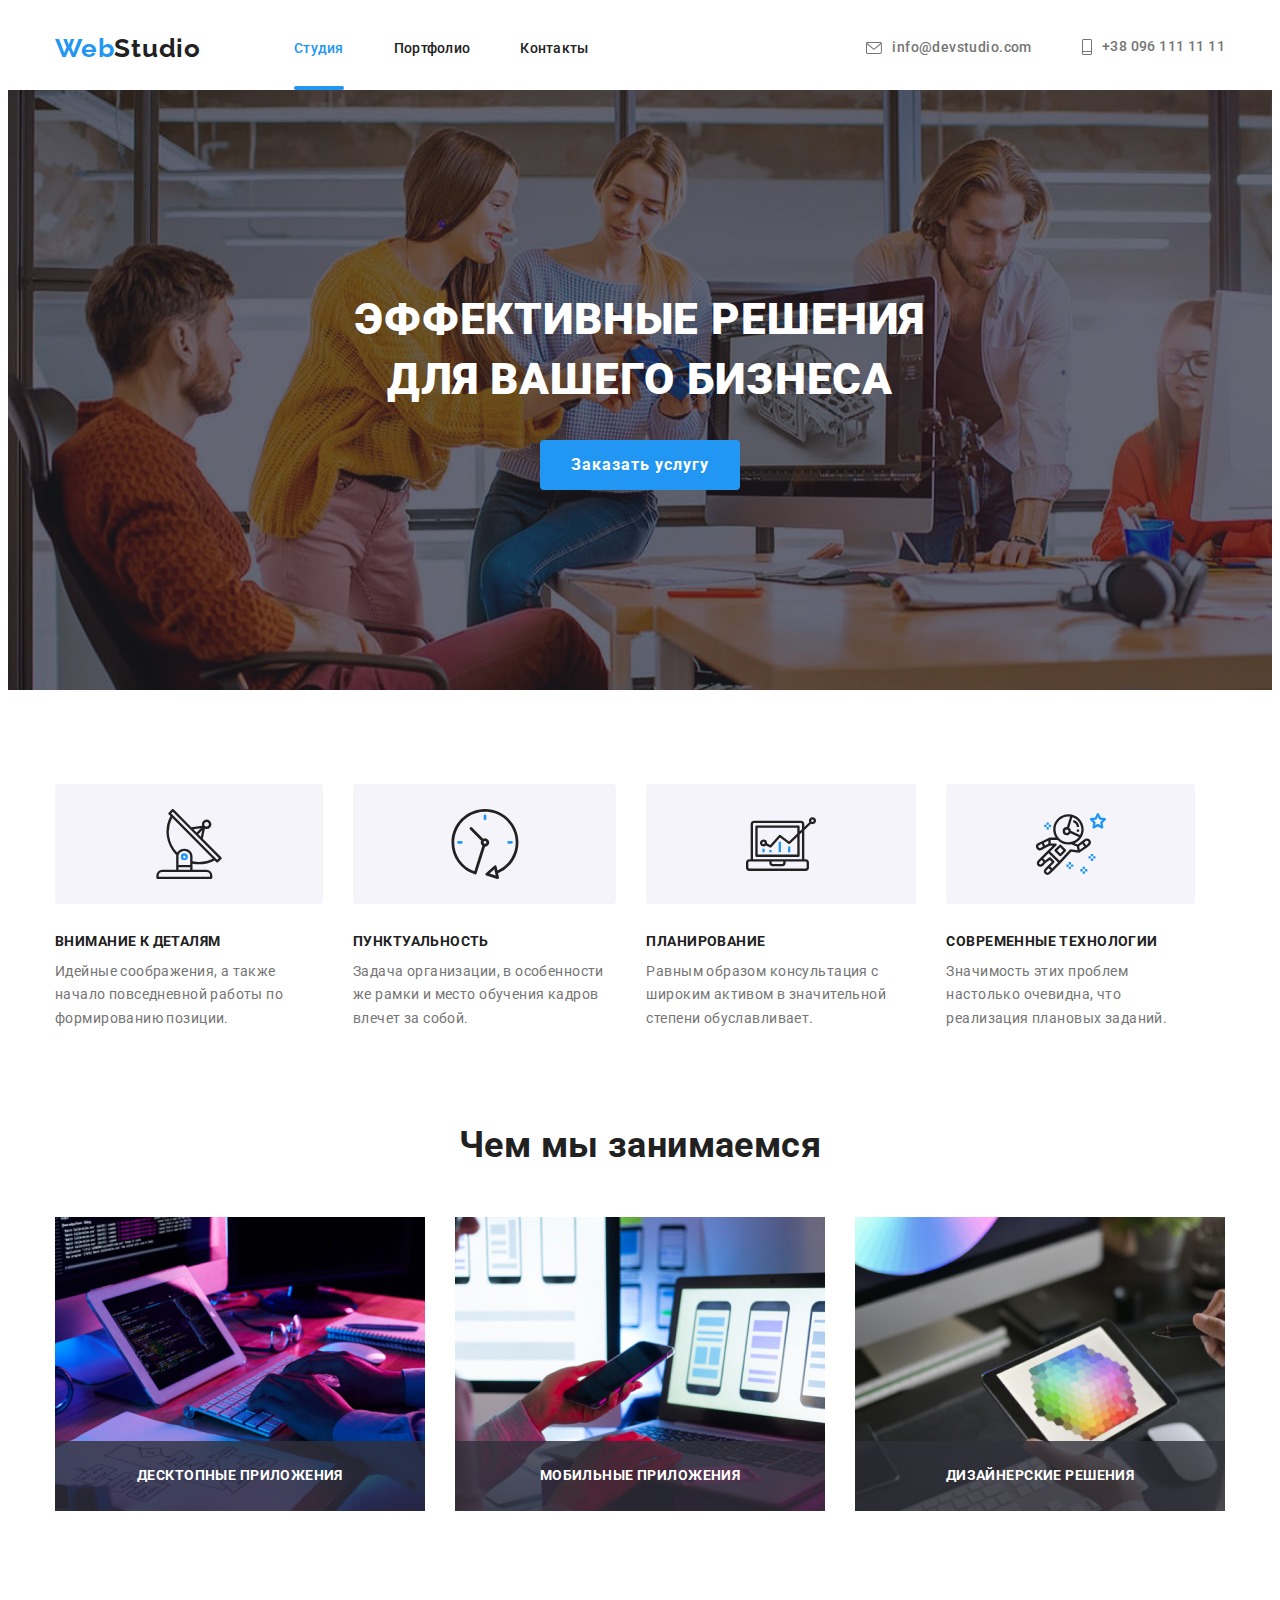
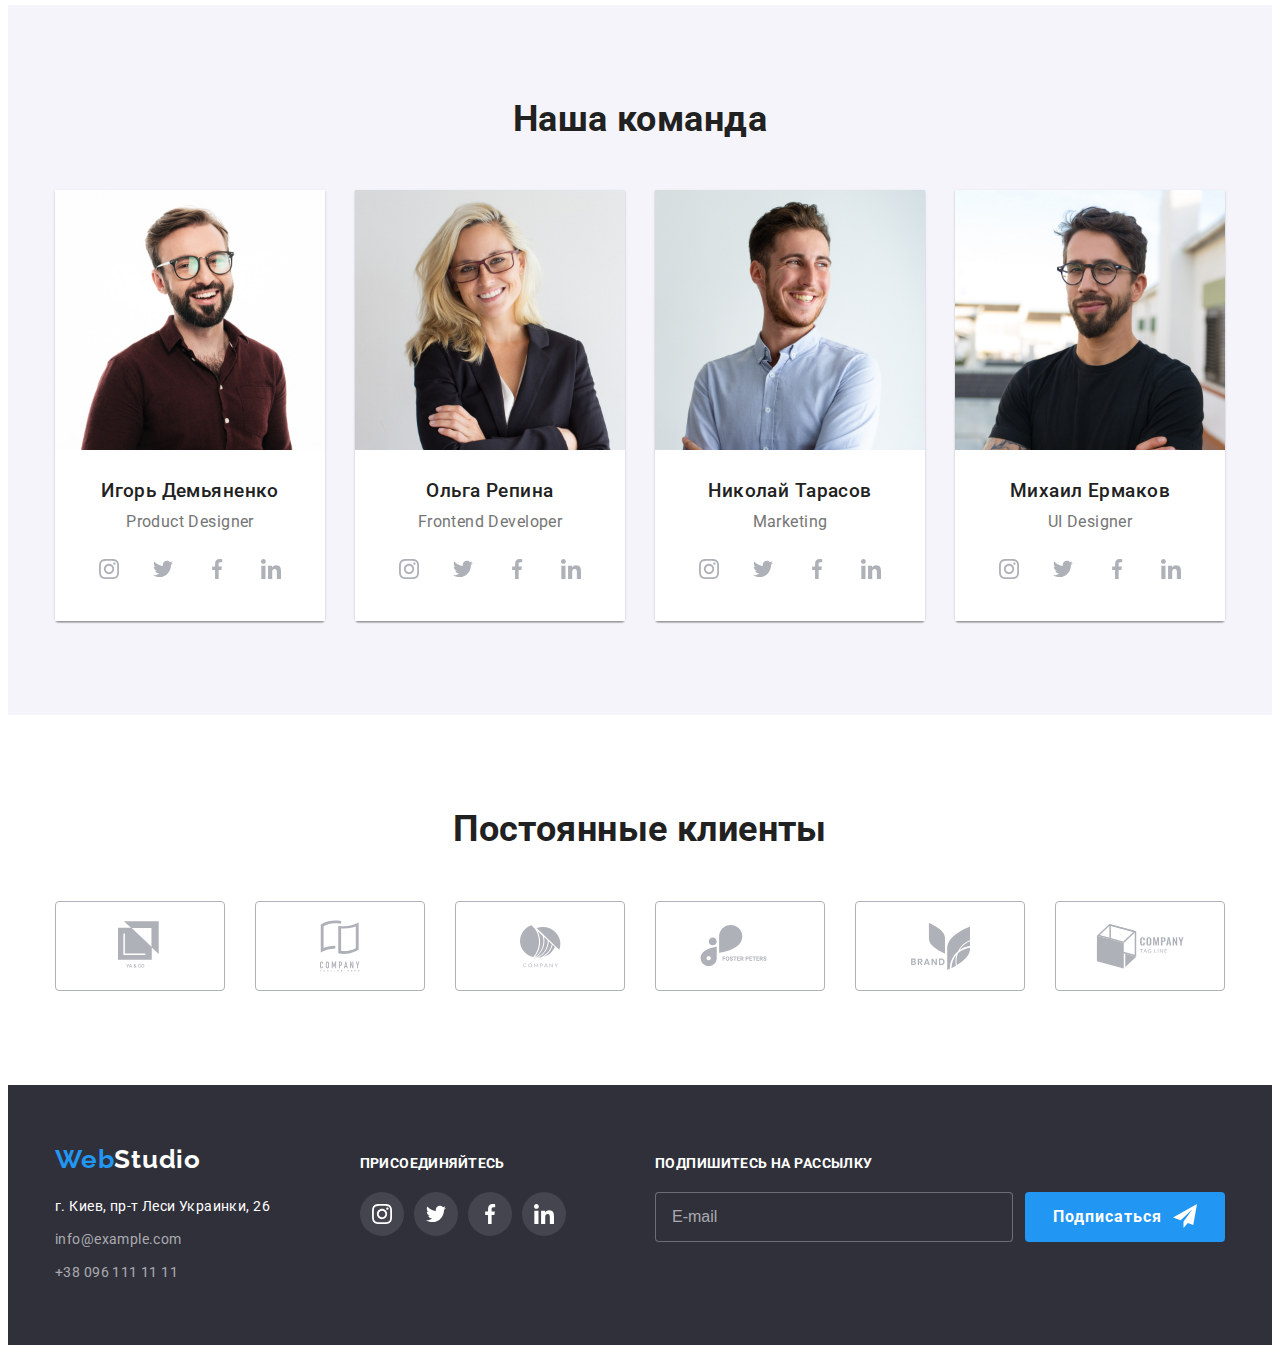
==== commit b0a3b312: "3. Заверш." ====
--- a/index.html
+++ b/index.html
@@ -4,493 +4,397 @@
     <meta charset="UTF-8">
     <meta name="viewport" content="width=device-width, initial-scale=1.0">
     <title>WebStudio</title>
-    <link href="https://fonts.googleapis.com/css2?family=Raleway:wght@700&family=Roboto:wght@400;500;700;900&display=swap"
-        rel="stylesheet">
-        <link rel="stylesheet" href="https://cdnjs.cloudflare.com/ajax/libs/modern-normalize/1.0.0/modern-normalize.css">
-        <link rel="stylesheet" href="./css/main.min.css">
+    <link href="https://fonts.googleapis.com/css2?family=Roboto:wght@400;500;700;900&display=swap" rel="stylesheet">
+    <link rel="stylesheet" href="https://cdnjs.cloudflare.com/ajax/libs/modern-normalize/1.0.0/modern-normalize.min.css" integrity="sha512-ISS7cAi1PEhQ8jnbJpJZMd29NlhNj4AWYyLOSp2CE/CsHxTCu+r+t0D2yoJudVrd0/8fTVPUVDzY5Tvli75u/g==" crossorigin="anonymous" />
+    <link rel="stylesheet" href="./css/main.min.css">
+   
 </head>
-<body>
-
-    <!-- Хэдэр -->   
-    <header class="header">
-      <div class="container header-container">
-      <nav class="site-nav navigation">
-        <a class="logo nav-logo"  href="./index.html" class="nav-logo">Web<span class="logo-studio">Studio</span></a>
-        <ul class="list menu">
-          <li class="menu-item"><a href="#studio" class="site-link current">Студия</a></li>
-          <li class="menu-item"><a href="./portfolio.html" class="site-link">Портфолио</a></li>
-          <li class="menu-item"><a href="#contacts" class="site-link">Контакты</a></li>
-        </ul>
-      </nav>
-     
-        <ul class="list menu">
-          <li class="menu-item">
-            <a href="mailto:info@devstudio.com" class="info">
-             <svg class="icon-clients" width="16px" height="12px"> 
-            <use href="./img/icons_img/symbol-defs.svg#E-mail-envelope-hover" >
-            </use>
-            </svg>
-              info@devstudio.com
-            </a>
-          </li>
-
-          <li class="menu-item" >
-         <a href="tel:+380961111111" class="info">
-            <svg class="icon-clients" width='10px' height='16px'>
-              <use href="./img/icons_img/symbol-defs.svg#tel-smartphone">
-              </use>
-              </svg>
-            +38 096 111 11 11</a></li>        
+<body> 
+    <header>
+        <div class="container header-container">
+            <nav class="main-nav">
+                <a href="./index.html" class="logo-header link"> <span class="logo-text-web">Web</span>Studio</a>
+                <ul class="list nav-box">
+                    <li class="item"> <a href="./index.html" class="link nav-link current"> Студия </a> </li>
+                    <li class="item"> <a href="./portfolio.html" class="link nav-link"> Портфолио</a> </li>
+                    <li class="item"> <a href="#footer" class="link nav-link"> Контакты</a> </li>
+                </ul>
+            </nav>
+            <ul class="list contacts-box">
+                <li class="item"> <a href="mailto:info@devstudio.com" class="link contacts-link">
+                    <svg class="contacts-icon" width="16" height="12">
+                        <use xlink:href="./images/spriteopt.svg#icon-envelope"></use>
+                    </svg>info@devstudio.com </a>
+                </li>
+                <li class="item"> <a href="tel:380961111111" class="link contacts-link"> 
+                    <svg class="contacts-icon" width="10" height="16">
+                    <use xlink:href="./images/spriteopt.svg#icon-Vectorphone"></use>
+                </svg> +38 096 111 11 11</a></li>
+            </ul>
+        </div>
+    </header>
+    
+ <main>
+     <!-- section hero -->
+    <section class="hero-section">
+        <div class="container hero-container">
+        <h1 class="hero-title" >Эффективные решения для вашего бизнеса</h1>
+        <button type="button" class="hero-button" data-modal-open> Заказать услугу </button> 
+        </div>
+    </section>
+    <!-- section about us -->
+    
+    <section>
+        <div class="container">
+            <h2 hidden> особенности нашей работы</h2>
+            <ul class="list about-us">
+                <li class="item icon-space">
+                    <h3 class="title about-us-title">Внимание к деталям</h3>
+                    <p class="about-us-info">Идейные соображения, а также начало повседневной работы по формированию
+                        позиции.</p>
+                </li>
+                <li class="item icon-clock">
+                    <h3 class="title about-us-title">Пунктуальность</h3>
+                    <p class="about-us-info">Задача организации, в особенности же рамки и место обучения кадров влечет за
+                        собой.</p>
+                </li>
+                <li class="item icon-diagram">
+                    <h3 class="title about-us-title">Планирование</h3>
+                    <p class="about-us-info">Равным образом консультация с широким активом в значительной степени
+                        обуславливает.</p>
+                </li>
+                <li class="item icon-astronaut">
+                    <h3 class="title about-us-title">Современные технологии</h3>
+                    <p class="about-us-info">Значимость этих проблем настолько очевидна, что реализация плановых заданий.
+                    </p>
+                </li>
+            </ul>
+        </div>
+    </section>
+
+    <!-- section what we do -->
+   
+    <section class="what-we-do-section">
+        <div class="container">
+        <h2 class="title-middle">Чем мы занимаемся</h2>
+    <ul class="list what-we-do">
+        <li class="item">
+            <a href="">  <img src="./images/img-1.jpg" alt="1" height="294"></a>
+            <p class="title what-we-do-title"> Десктопные приложения</p>
+        </li>
+        <li class="item">
+            <a href=""> <img src="./images/img-2.jpg" alt="2" height="294"></a>
+            <p class="title what-we-do-title">Мобильные приложения</p>
+        </li>
+        <li class="item">
+            <a href=""> <img src="./images/img-3.jpg" alt="3" height="294"></a>
+            <p class="title what-we-do-title">Дизайнерские решения</p>
+        </li>
+    </ul>
+</div>
+    </section>
+
+    <!-- section our team -->
+<section class="our-team-section">
+<div class="container">
+<h2 class="title-middle">Наша команда</h2>
+            <ul class="list team">
+                <li class="team-card">
+<a href=""><img src="./images/imgpm.jpg" alt="фото-игоря" height="260"></a>
+<div class="card-info">
+<h3 class="title name">Игорь Демьяненко</h3>
+<p lang="en" class="position"> Product Designer</p>
+
+<ul class="list social-box">
+    <li class="social-list">
+        <a href="" class="socialmedia">
+            <svg class="socialmedia-icon">
+                <use xlink:href="./images/spriteopt.svg#icon-instagram-2">
+                </use>
+            </svg></a>
+    </li>
+    <li class="social-list">
+        <a href="" class="socialmedia">
+            <svg class="socialmedia-icon">
+                <use xlink:href="./images/spriteopt.svg#icon-twitter-1">
+                </use>
+            </svg></a>
+    </li>
+    <li class="social-list">
+        <a href="" class="socialmedia">
+            <svg class="socialmedia-icon">
+                <use xlink:href="./images/spriteopt.svg#icon-facebook-1">
+                </use>
+            </svg></a>
+    </li>
+    <li class="social-list">
+        <a href="" class="socialmedia">
+            <svg class="socialmedia-icon">
+                <use xlink:href="./images/spriteopt.svg#icon-linkedin-1">
+                </use>
+            </svg></a>
+    </li>
+</ul>                  
+</div>
+                </li>
+                <li class="team-card">
+                    <a href=""><img src="./images/imgfd.jpg" alt="фото-ольги" height="260"></a>
+                    <div class="card-info">
+                    <h3 class="title name">Ольга Репина</h3>
+                    <p lang="en" class="position"> Frontend Developer</p>
+                <ul class="list social-box">
+                    <li class="social-list">
+                        <a href="" class="socialmedia">
+                            <svg class="socialmedia-icon">
+                                <use xlink:href="./images/spriteopt.svg#icon-instagram-2">
+                                </use>
+                            </svg></a>
+                    </li>
+                    <li class="social-list">
+                        <a href="" class="socialmedia">
+                            <svg class="socialmedia-icon">
+                                <use xlink:href="./images/spriteopt.svg#icon-twitter-1">
+                                </use>
+                            </svg></a>
+                    </li>
+                    <li class="social-list">
+                        <a href="" class="socialmedia">
+                            <svg class="socialmedia-icon">
+                                <use xlink:href="./images/spriteopt.svg#icon-facebook-1">
+                                </use>
+                            </svg></a>
+                    </li>
+                    <li class="social-list">
+                        <a href="" class="socialmedia">
+                            <svg class="socialmedia-icon">
+                                <use xlink:href="./images/spriteopt.svg#icon-linkedin-1">
+                                </use>
+                            </svg></a>
+                    </li>
+                </ul>
+                </div>
+                </li>
+                <li class="team-card">
+                    <a href=""><img src="./images/imgm.jpg" alt="фото-николая" height="260"></a>
+                    <div class="card-info">
+                    <h3 class="title name">Николай Тарасов</h3>
+                    <p lang="en" class="position"> Marketing</p>
+                    <ul class="list social-box">
+                        <li class="social-list">
+                            <a href="" class="socialmedia">
+                                <svg class="socialmedia-icon">
+                                    <use xlink:href="./images/spriteopt.svg#icon-instagram-2">
+                                    </use>
+                                </svg></a>
+                        </li>
+                        <li class="social-list">
+                            <a href="" class="socialmedia">
+                                <svg class="socialmedia-icon">
+                                    <use xlink:href="./images/spriteopt.svg#icon-twitter-1">
+                                    </use>
+                                </svg></a>
+                        </li>
+                        <li class="social-list">
+                            <a href="" class="socialmedia">
+                                <svg class="socialmedia-icon">
+                                    <use xlink:href="./images/spriteopt.svg#icon-facebook-1">
+                                    </use>
+                                </svg></a>
+                        </li>
+                        <li class="social-list">
+                            <a href="" class="socialmedia">
+                                <svg class="socialmedia-icon">
+                                    <use xlink:href="./images/spriteopt.svg#icon-linkedin-1">
+                                    </use>
+                                </svg></a>
+                        </li>
+                    </ul>
+                    </div>
+                </li>
+                <li class="team-card">
+                    <a href=""><img src="./images/imgui.jpg" alt="фото-михаила" height="260"></a>
+                    <div class="card-info">
+                    <h3 class="title name">Михаил Ермаков</h3>
+                    <p lang="en" class="position"> UI Designer</p>
+                <ul class="list social-box">
+                    <li class="social-list">
+                        <a href="" class="socialmedia">
+                            <svg class="socialmedia-icon">
+                                <use xlink:href="./images/spriteopt.svg#icon-instagram-2">
+                                </use>
+                            </svg></a>
+                    </li>
+                    <li class="social-list">
+                        <a href="" class="socialmedia">
+                            <svg class="socialmedia-icon">
+                                <use xlink:href="./images/spriteopt.svg#icon-twitter-1">
+                                </use>
+                            </svg></a>
+                    </li>
+                    <li class="social-list">
+                        <a href="" class="socialmedia">
+                            <svg class="socialmedia-icon">
+                                <use xlink:href="./images/spriteopt.svg#icon-facebook-1">
+                                </use>
+                            </svg></a>
+                    </li>
+                    <li class="social-list">
+                        <a href="" class="socialmedia">
+                            <svg class="socialmedia-icon">
+                                <use xlink:href="./images/spriteopt.svg#icon-linkedin-1">
+                                </use>
+                            </svg></a>
+                    </li>
+                </ul>
+                </div>
+                </li>
+            </ul>
+        </div>
+        </section>
+    <section>
+        <div class="container">
+        <h3 class="title-middle">Постоянные клиенты</h3>
+        <ul class="list clients-box">
+            <li class="item"><a href="" class="clientlogo"><svg  width="45" height="50">
+                <use xlink:href="./images/spriteopt.svg#icon-logo1" ></use>
+            </svg></a></li>
+            <li class="item"><a href=""class="clientlogo"><svg width="40" height="52">
+                <use xlink:href="./images/spriteopt.svg#icon-logo2" ></use>
+            </svg></a></li>
+            <li class="item"><a href=""class="clientlogo"><svg width="41" height="43">
+                <use xlink:href="./images/spriteopt.svg#icon-logo3" ></use>
+            </svg></a></li>
+            <li class="item"><a href=""class="clientlogo"><svg width="80" height="42">
+                <use xlink:href="./images/spriteopt.svg#icon-logo4" ></use>
+            </svg></a></li>
+            <li class="item"><a href=""class="clientlogo"><svg width="59" height="47">
+                <use xlink:href="./images/spriteopt.svg#icon-logo5" ></use>
+            </svg></a></li>
+            <li class="item"><a href=""class="clientlogo"><svg width="89" height="45">
+                <use xlink:href="./images/spriteopt.svg#icon-logo6" ></use>
+            </svg></a></li>
         </ul>
       </div>
-    </header>
-
-    <!--Уникальный контент страницы-->
-    
-    <main>
-    
-    <!-- Герой -->
-    <section class="hero ">
-      <div  class="container hero-content ">
-      
-          <h1 class="hero-title">Эффективные решения<br>для вашего бизнеса</h1>
-      
-        <div  class="hero-title">
-
-         <!--- <button class="button" type="button" data-modal-open>
-            Заказать услугу    ...btn...
-          </button>-->
-          <button class="button" type="button" data-modal-open>
-       <!----  <button type="button" class="btn" data-modal-open>-->
-            Заказать услугу
-          </button>
-          
+    </section>
+ </main>
+ 
+ <footer id="footer" class="footer-section " >
+    <div class="container footer-container">
+    <div class="adress">
+    <a href="" class="logo-footer link"> <span class="logo-text-web">Web</span>Studio</a>
+    <address>
+        <ul class="list adress-list">
+            <li> <a href="https://goo.gl/maps/kVWGbVpcU5Uk7s2LA" class="link adress-map "> г. Киев, пр-т Леси Украинки, 26</a> </li>
+            <li > <a href="mailto:info@example.com" class="link adress-link">info@example.com</a>  </li>
+            <li > <a href="tel:380961111111" class="link adress-link"> +38 096 111 11 11</a></li>
+        </ul>
+    </address>
+</div>
+<div class="join-us">
+<h3 class="footer-title">Присоединяйтесь</h3>
+<ul class="list social-box-footer">
+    <li class="social-list">
+        <a href="" class="socialmedia-foot">
+            <svg class="socialmedia-icon">
+                <use xlink:href="./images/spriteopt.svg#icon-instagram-2foot">
+                </use>
+            </svg></a>
+    </li>
+    <li class="social-list">
+        <a href="" class="socialmedia-foot">
+            <svg class="socialmedia-icon">
+                <use xlink:href="./images/spriteopt.svg#icon-twitter-1foot">
+                </use>
+            </svg></a>
+    </li>
+    <li class="social-list">
+        <a href="" class="socialmedia-foot">
+            <svg class="socialmedia-icon">
+                <use xlink:href="./images/spriteopt.svg#icon-facebook-1foot">
+                </use>
+            </svg></a>
+    </li>
+    <li class="social-list">
+        <a href="" class="socialmedia-foot">
+            <svg class="socialmedia-icon">
+                <use xlink:href="./images/spriteopt.svg#icon-linkedin-1foot">
+                </use>
+            </svg></a>
+    </li>
+</ul>
+</div>
+<div class="subscribe">
+    <h3 class="footer-title">Подпишитесь на рассылку</h3>
+    <form class="subscribe-form">
+        <input type="email" placeholder="E-mail" name="subscribe-email" class="subscribe-input">
+        <button type="submit" class="subscribe-btn"> 
+            <svg class="btn-icon">
+            <use xlink:href="./images/spriteopt.svg#icon-iconsend">
+            </use>
+        </svg>Подписаться</button>
+    </form>
+
+</div>
+</div>
+ </footer>
+ <div class="backdrop is-hidden" data-modal>
+     <div class="modal">
+         <button class="close-modal-btn" data-modal-close>
+            <svg class="close-icon">
+                <use xlink:href="./images/spriteopt.svg#icon-close-black">
+                </use>
+            </svg> </button>
+<h3 class="modal-title">Оставьте свои данные, мы вам перезвоним</h3>
+<form autocomplete="off">
+    <div role="group" class="modal-form">
+        <div class="form-field">
+            <label for="name" class="form-label">Имя</label>
+        <input type="text" id="name" name="user-name" autofocus class="form-input">
+        <svg class="input-icon">
+            <use xlink:href="./images/spriteopt.svg#icon-person-black">
+            </use>
+        </svg>
+    </div>
+        <div class="form-field">
+            <label for="tel" class="form-label">Телефон</label>
+        <input type="text" id="tel" name="user-phone" class="form-input">
+        <svg class="input-icon">
+            <use xlink:href="./images/spriteopt.svg#icon-phone-black">
+            </use>
+        </svg>
+    </div>
+        <div class="form-field">
+        <label for="mail" class="form-label">Почта</label>
+        <input type="text" id="mail"  name="user-email" class="form-input">
+        <svg class="input-icon">
+            <use xlink:href="./images/spriteopt.svg#icon-email-black">
+            </use>
+        </svg>
         </div>
-      </div>
-    </section>
-   
-    <!-- Детали -->
-    <section class="details">
-        <div  class="container">
-    <!-- скрытый заголовок h2 -->
-            <h2 class="section-title visually-hidden">Особенности</h2>  
-       
-       
-            <ul class="list details-list">
-              <li class="details-item details-list-icon icon-1">
-              
-              <h3 class="details-title">Внимание к деталям</h3>
-              <p class="details-text">Идейные соображения, а также
-                  начало повседневной работы по
-                  формированию позиции
-              </p>
-              </li>
-  
-              <li class="details-item  details-list-icon icon-2">
-              <h3 class="details-title">Пунктуальность</h3>
-              <p class="details-text">Задача организации, в особенности 
-                 же рамки и место обучения кадров 
-                 влечет за собой.
-              </p>
-              </li>
-              <li class="details-item  details-list-icon icon-3">
-              <h3 class="details-title">Планирование</h3>
-              <p class="details-text">Равным образом консультация с
-                 широким активом в значительной 
-                 степени обуславливает.
-              </p>           
-              </li>
-              <li class="details-item  details-list-icon icon-4">
-              <h3 class="details-title">Современные технологии</h3>
-              <p class="details-text">Значимость этих проблем настолько
-                 очевидна, что реализация плановых 
-                 заданий.
-              </p>
-              </li>
-          </ul>                        
-       
+        <div class="form-field">
+            <label for="comments" class="form-label">Комментарии</label>
+        <textarea  class="form-input textarea" id="comments" name="user-comments" cols="30" rows="5" placeholder="Введите текст"></textarea>
     </div>
-    </section>
-   
-    <!-- Чем занимаемся -->
-    <section class="occupation">
-        <div  class="container">
-            <h2 class="occupation-title">Чем мы занимаемся</h2>  
-        <ul class="list occupation-list">
-            <li class="occupation-item"><img src="img/img-1.jpg" width="370" height="294" alt="Розработка сайта" />
-              <p class="wedo-content">Десктопные приложения</p>
-            </li>
-            <li class="occupation-item"><img src="img/img-2.jpg" width="370" height="294" alt="Адаптация сайта" />
-              <p class="wedo-content">Мобильные приложения</p>
-            </li>
-            <li class="occupation-item"><img src="img/img-3.jpg" width="370" height="294" alt="Дизайн сайта" />
-              <p class="wedo-content">Дизайнерские решения</p>
-            </li>
-        </ul>
-    </div>            
-    </section>
-    
-    <!-- Команда -->
-    <section class="section team">
-        <div  class="container">   
-           
-          <h2 class="team-title">Наша команда</h2>       
-        <ul class="list team-list">
-           
-          <li class="team-item">
-                <img src="img/img-4.jpg" width="270" height="260" alt="Product Designer Игорь Демьяненко" />
-            <div class="team-content">   
-
-                <h3 class="team-names">Игорь Демьяненко</h3>
-                <p class="team-text">Product Designer</p>
-                 
-                    <ul class="list social-icons">
-                        <li class="social-icons-item">
-                          <a class="social-icons-link" href="https://instagram.com/" target="_blank" rel="noopener noreferer"
-                            aria-label="Instagram">
-                            <svg class="social-icons-svg">
-                              <use href="./img/icons_img/symbol-defs.svg#instagram"></use>
-                            </svg>
-                          </a>
-                        </li>
-                        <li class="social-icons-item">
-                          <a class="social-icons-link" href="https://twitter.com/" target="_blank" rel="noopener noreferer"
-                            aria-label="Twitter">
-                            <svg class="social-icons-svg">
-                              <use href="./img/icons_img/symbol-defs.svg#twitter"></use>
-                            </svg>
-                          </a>
-                        </li>
-                        <li class="social-icons-item">
-                          <a class="social-icons-link" href="https://facebook.com/" target="_blank" rel="noopener noreferer"
-                            aria-label="Facebook">
-                            <svg class="social-icons-svg">
-                              <use href="./img/icons_img/symbol-defs.svg#facebook"></use>
-                            </svg>
-                          </a>
-                        </li>
-                        <li class="social-icons-item">
-                          <a class="social-icons-link" href="https://linkedin.com/" target="_blank" rel="noopener noreferer"
-                            aria-label="Linkedin">
-                            <svg class="social-icons-svg">
-                              <use href="./img/icons_img/symbol-defs.svg#linkedin"></use>
-                            </svg>
-                          </a>
-                        </li>
-                      </ul>
-             </div>    
-           </li>        
-            <li class="team-item">
-                <img src="img/img-5.jpg" width="270" height="260" alt="Frontend Developer Ольга Репина" />
-              <div class="team-content">  
-                <h3 class="team-names">Ольга Репина</h3>
-                <p class="team-text">Frontend Developer</p>
-                <ul class="list social-icons">
-                  <li class="social-icons-item">
-                    <a class="social-icons-link" href="https://instagram.com/" target="_blank" rel="noopener noreferer"
-                      aria-label="Instagram">
-                      <svg class="social-icons-svg">
-                        <use href="./img/icons_img/symbol-defs.svg#instagram"></use>
-                      </svg>
-                    </a>
-                  </li>
-                  <li class="social-icons-item">
-                    <a class="social-icons-link" href="https://twitter.com/" target="_blank" rel="noopener noreferer"
-                      aria-label="Twitter">
-                      <svg class="social-icons-svg">
-                        <use href="./img/icons_img/symbol-defs.svg#twitter"></use>
-                      </svg>
-                    </a>
-                  </li>
-                  <li class="social-icons-item">
-                    <a class="social-icons-link" href="https://facebook.com/" target="_blank" rel="noopener noreferer"
-                      aria-label="Facebook">
-                      <svg class="social-icons-svg">
-                        <use href="./img/icons_img/symbol-defs.svg#facebook"></use>
-                      </svg>
-                    </a>
-                  </li>
-                  <li class="social-icons-item">
-                    <a class="social-icons-link" href="https://linkedin.com/" target="_blank" rel="noopener noreferer"
-                      aria-label="Linkedin">
-                      <svg class="social-icons-svg">
-                        <use href="./img/icons_img/symbol-defs.svg#linkedin"></use>
-                      </svg>
-                    </a>
-                  </li>
-                </ul>
-           </div>
-           </li>
-          
-            <li class="team-item">
-                <img src="img/img-6.jpg" width="270" height="260" alt="Marketing Николай Тарасов" />
-               <div class="team-content"> 
-                <h3 class="team-names">Николай Тарасов</h3>
-                <p class="team-text">Marketing</p>
-                <ul class="list social-icons">
-                  <li class="social-icons-item">
-                    <a class="social-icons-link" href="https://instagram.com/" target="_blank" rel="noopener noreferer"
-                      aria-label="Instagram">
-                      <svg class="social-icons-svg">
-                        <use href="./img/icons_img/symbol-defs.svg#instagram"></use>
-                      </svg>
-                    </a>
-                  </li>
-                  <li class="social-icons-item">
-                    <a class="social-icons-link" href="https://twitter.com/" target="_blank" rel="noopener noreferer"
-                      aria-label="Twitter">
-                      <svg class="social-icons-svg">
-                        <use href="./img/icons_img/symbol-defs.svg#twitter"></use>
-                      </svg>
-                    </a>
-                  </li>
-                  <li class="social-icons-item">
-                    <a class="social-icons-link" href="https://facebook.com/" target="_blank" rel="noopener noreferer"
-                      aria-label="Facebook">
-                      <svg class="social-icons-svg">
-                        <use href="./img/icons_img/symbol-defs.svg#facebook"></use>
-                      </svg>
-                    </a>
-                  </li>
-                  <li class="social-icons-item">
-                    <a class="social-icons-link" href="https://linkedin.com/" target="_blank" rel="noopener noreferer"
-                      aria-label="Linkedin">
-                      <svg class="social-icons-svg">
-                        <use href="./img/icons_img/symbol-defs.svg#linkedin"></use>
-                      </svg>
-                    </a>
-                  </li>
-                </ul>
-           </div>
-            </li>
-         
-            <li class="team-item">
-                <img src="img/img-7.jpg" width="270" height="260" alt="UI Designer Михаил Ермаков" />
-               <div class="team-content">
-                <h3 class="team-names">Михаил Ермаков</h3>
-                <p class="team-text">UI Designer</p>
-                <ul class="list social-icons">
-                  <li class="social-icons-item">
-                    <a class="social-icons-link" href="https://instagram.com/" target="_blank" rel="noopener noreferer"
-                      aria-label="Instagram">
-                      <svg class="social-icons-svg">
-                        <use href="./img/icons_img/symbol-defs.svg#instagram"></use>
-                      </svg>
-                    </a>
-                  </li>
-                  <li class="social-icons-item">
-                    <a class="social-icons-link" href="https://twitter.com/" target="_blank" rel="noopener noreferer"
-                      aria-label="Twitter">
-                      <svg class="social-icons-svg">
-                        <use href="./img/icons_img/symbol-defs.svg#twitter"></use>
-                      </svg>
-                    </a>
-                  </li>
-                  <li class="social-icons-item">
-                    <a class="social-icons-link" href="https://facebook.com/" target="_blank" rel="noopener noreferer"
-                      aria-label="Facebook">
-                      <svg class="social-icons-svg">
-                        <use href="./img/icons_img/symbol-defs.svg#facebook"></use>
-                      </svg>
-                    </a>
-                  </li>
-                  <li class="social-icons-item">
-                    <a class="social-icons-link" href="https://linkedin.com/" target="_blank" rel="noopener noreferer"
-                      aria-label="Linkedin">
-                      <svg class="social-icons-svg">
-                        <use href="./img/icons_img/symbol-defs.svg#linkedin"></use>
-                      </svg>
-                    </a>
-                  </li>
-                </ul>
-               </div>
-              </li>
-        
-        </ul>
-        </div>  
-    </section>
-
-
-     <!-- Постоянные клиенты -->
-     
-     <div class="clients-bgc"></div>
-      <section class="container">
-        <div class="clients">
-          <h2 class="clients-title">Постоянные клиенты</h2>
-          <ul class="list clients-logo">
-            <li class="icon-item">
-              <a class="link icon-link" href="">
-            <svg class="icon-clients" width="44" height="49">
-              <use href=" ./img/icons_img/symbol-defs.svg#logo-1-3">
-              </use>
-            </svg>
-          </a>
-          </li>
-          <li class="icon-item">
-            <a class="link icon-link" href="">
-              <svg class="icon-clients" width="40" height="52">
-                <use href=" ./img/icons_img/symbol-defs.svg#logo-2-3"></use>
-              </svg>
-            </a>
-          </li>
-          <li class="icon-item">
-            <a class="link icon-link" href="">
-              <svg class="icon-clients" width="41" height="43">
-                <use href=" ./img/icons_img/symbol-defs.svg#logo-3-3"></use>
-              </svg>
-            </a>
-          </li>
-          <li class="icon-item">
-            <a class="link icon-link" href="">
-              <svg class="icon-clients" width="80" height="42">
-                <use href=" ./img/icons_img/symbol-defs.svg#logo-4-3"></use>
-              </svg>
-            </a>
-          </li>
-          <li class="icon-item">
-            <a class="link icon-link" href="">
-              <svg class="icon-clients" width="59" height="47">
-                <use href=" ./img/icons_img/symbol-defs.svg#logo-5-3"></use>
-              </svg>
-            </a>
-          </li>
-          <li class="icon-item">
-            <a class="link icon-link" href="">
-              <svg class="icon-clients" width="88" height="45">
-                <use href=" ./img/icons_img/symbol-defs.svg#logo-6-3"></use>
-              </svg>
-            </a>
- </li>
-  </ul>
-  
-  </div>
-  </section>
-  </div>
-    </main> 
-
-    <!-- Футер -->
-    <footer class="footer">
-       <div  class="container">
-        <div class="footer-content">
-          <div class="logo-cellar">
-        <a href="./index.html" class="footer-logo">Web<span class="footer-span">Studio</span></a>
-        
-        <address id="contacts" class="f-address">
-            <ul class="list footer-list">
-                <li class="item">
-                  <a href="https://goo.gl/maps/YbcNqUV9bsxS3P7BA" target="blanc" rel="noopener noopener" class="footer-info">г. Киев, пр-т Леси Украинки, 26</a>
-                </li>
-                <li class="item">
-                  <a href="mailto:info@example.com" class="footer-info">info@example.com</a>
-                </li>
-                <li cclass="item">
-                  <a href="tel:+380991111111" class="footer-info">+3 8 099 111 11 11</a> 
-                </li>
-            </ul>
-        </address>
-      </div>
-      <div class="footer-social">
-        <p class="text-connect">присоединяйтесь</p>
-        <ul class="list social-icons-footer">
-          <li class="social-icons-item">
-            <a class="social-icons-link-footer" href="https://instagram.com/" target="_blank" rel="noopener noreferer"
-              aria-label="Instagram">
-              <svg class="social-icons-footer-svg">
-                <use href="./img/icons_img/symbol-defs.svg#instagram"></use>
-              </svg>
-            </a>
-          </li>
-          <li class="social-icons-item">
-            <a class="social-icons-link-footer" href="https://twitter.com/" target="_blank" rel="noopener noreferer"
-              aria-label="Twitter">
-              <svg class="social-icons-footer-svg">
-                <use href="./img/icons_img/symbol-defs.svg#twitter"></use>
-              </svg>
-            </a>
-          </li>
-          <li class="social-icons-item">
-            <a class="social-icons-link-footer" href="https://facebook.com/" target="_blank" rel="noopener noreferer"
-              aria-label="Facebook">
-              <svg class="social-icons-footer-svg">
-                <use href="./img/icons_img/symbol-defs.svg#facebook"></use>
-              </svg>
-            </a>
-          </li>
-          <li class="social-icons-item">
-            <a class="social-icons-link-footer" href="https://linkedin.com/" target="_blank" rel="noopener noreferer"
-              aria-label="Linkedin">
-              <svg class="social-icons-footer-svg">
-                <use href="./img/icons_img/symbol-defs.svg#linkedin"></use>
-              </svg>
-            </a>
-          </li>
-        </ul>
-      </div>
-      <div class="footer-form-container">
-        <form class="footer-form">
-          <div class="footer-mai-input">
-            <label for="footer-mail">Подпишитесь на рассылку</label>
-            <input class="helper" type="text" name="footer-mail" id="footer-mail" placeholder="E-mail">
-          </div>
-          
-          <button type="submit">Подписаться <svg class="footer-form-icon"
-            width="24px" height="24px">
-            <use href="./img/icons_img/symbol-defs.svg#icon-send"></use>
-          </svg></button>
-        </form>
-      </div>
     </div>
-    </footer>
-    <!-- modal -->
-    <div class="backdrop is-hidden" data-modal>
-      <div class="modal">
-        <button class="modal-button" type="button" data-modal-close><svg width="18px" height="18px">
-          <use href=" ./img/icons_img/symbol-defs.svg#close-black-18dp-2-1"></use>
-        </svg></button>
-        <div class="modal-content">
-       <form action="">
-          <p class="title">Оставьте свои данные, мы вам перезвоним</p>
-      
-          <label class="modal-content-label">
-            Имя
-            <input class="modal-content-imput" type="text" name="user-name">
-            <svg class="modal-content-icon" width="18px" height="18px">
-              <use href=" ./img/icons_img/symbol-defs.svg#person-black-18dp-1"></use>
-            </svg>
-          </label>
-           <label class="modal-content-label">
-              Телефон
-            <input class="modal-content-imput" type="tel" name="user-phone"> 
-            <svg class="modal-content-icon" width="18px" height="18px">
-              <use href=" ./img/icons_img/symbol-defs.svg#phone-black-18dp-1"></use>
-            </svg>
-          </label>          
-          <label class="modal-content-label">
-            Почта
-            <input class="modal-content-imput" type="email" name="user-mail"> 
-            <svg class="modal-content-icon" width="18px" height="18px">
-              <use href=" ./img/icons_img/symbol-defs.svg#email-black-18dp-1"></use>
-            </svg>
-          </label>          
-          <label class="modal-content-label">
-            Комментарий
-            <textarea class="modal-content-imput coments" name="user-comments" rows="10" placeholder="Введите текст"></textarea>
-            
-          </label>          
-          <label class="modal-content-check">
-            <input class="modal-input-check hidden" type="checkbox" name="user-contract" >
-            <a class="link" href="">Условия договора </a>Соглашаюсь с рассылкой и принимаю
-            <span class="input-check-castom"><svg width="14px" height="13px">
-              <use href=" ./img/icons_img/symbol-defs.svg#check"></use>
-            </svg>
-          </span>
-          </label>
-                    
-          <button class="modal-content-button" type="submit">Отправить</button>
-      </form>
-        </div>
-      </div>
-    </div>  
-    <script src="./js/modal.js"></script>
+    <div class="check-contract-terms">
+    <label class="check-label">
+<input type="checkbox" class="check-input" name="user-agreement" required>
+<svg class="check-icon">
+    <use xlink:href="./images/spriteopt.svg#icon-icon-check">
+    </use>
+</svg>
+<p class="contract-terms">Соглашаюсь с рассылкой и принимаю <a href="" class="terms-link">Условия договора</a> </p>
+    </label>
+    </div>
+
+    <button type="submit" class="send-btn"> Отправить</button>
+</form>
+
+     </div>
+
+ </div>
+
+
+<script src="./js/modal.js"></script>
 </body>
 </html>--- a/css/main.min.css
+++ b/css/main.min.css
@@ -1,2 +1,2 @@
-:root{--primary-text-color: #212121;--text-color-p: #757575;--white: #FFFFFF;--main-background: #E5E5E5;--hero-footer-bcg: #2F303A;--blue: #2196F3;--footer-address: rgba(255, 255, 255, 0.6);--bcg-team: #F5F4FA;--svg-color: #AFB1B8}html{box-sizing:border-box}*,*::before,*::after{box-sizing:inherit}body{margin:0;font-family:Roboto, sans-serif;line-height:1.5}h1,h2,h3{margin-top:0}.hidden{position:absolute;width:1px;height:1px;margin:-1px;border:0;padding:0;clip:rect(0 0 0 0);overflow:hidden}.container{width:1200px;padding-left:15px;padding-right:15px;margin-left:auto;margin-right:auto}.list{list-style:none;margin:0;padding:0}main{background-color:var(--white)}li{list-style:none}img{display:block;width:100%;height:auto}.site-nav{background-color:var(--white)}.header{background-color:var(--white);border-bottom:1px solid #ECECEC}.header .contact-linc{margin-right:50px}.header .icon-clients{margin-right:10px}.header .logo{margin-right:121px}.header-container{display:flex;justify-content:flex-end;align-items:center}.navigation{display:flex;align-items:center;margin-right:auto}.nav-logo{color:var(--blue);font-family:Raleway, sans-serif;font-weight:700;font-size:26px;list-style:1.2;letter-spacing:0.03em;text-decoration:none;margin-right:93px;padding-top:24px;padding-bottom:25px}.logo-studio{color:var(--primary-text-color)}.site-link{color:var(--primary-text-color);font-weight:500;font-size:14px;line-height:0.87;letter-spacing:0.02em;text-decoration:none}.site-link:hover,.site-link:focus{color:var(--blue)}.site-link.current{color:var(--blue);text-decoration:none}.menu{display:inline-flex}.menu-item:not(:last-child){margin-right:50px}.menu-item{padding-top:32px;padding-bottom:-24px}.info{color:var(--text-color-p);font-weight:500;font-size:14px;line-height:1.14;letter-spacing:0.02em;text-decoration:none;display:flex;align-items:center;padding-bottom:32px}.info:hover,.info:focus{color:var(--blue)}.icon-contacts{margin-right:10px}.menu-item a:hover,.menu-item a:focus{color:var(--blue)}.header .site-link.current::after{display:block;content:'';position:absolute;height:4px;width:100%;left:0;bottom:0;margin-top:24px;position:relative;background-color:var(--blue);border-radius:2px}.hero{background-color:var(--hero-footer-bcg);padding-top:200px;padding-bottom:210px;background-image:linear-gradient(to right, rgba(47,48,58,0.8), rgba(0,0,0,0.2)),url("../img/fon_img/fon.jpg");background-repeat:no-repeat;height:600px;background-position:center;background-size:100}.hero-content{max-width:696px}.hero-title{color:var(--white);font-weight:900;font-size:44px;line-height:1.36;text-align:center;letter-spacing:0.06em;text-transform:uppercase}.hero .button{border:1px solid var(--blue);display:inline-block;padding:10px 32px;color:var(--white);background-color:var(--blue);text-decoration:none;font-weight:700;font-size:16px;line-height:1.87;box-shadow:0px 4px 4px rgba(0,0,0,0.15);border-radius:4px;margin-top:30px;align-items:center;text-align:center;letter-spacing:0.06em;border:0;transition-property:background-color;transition-duration:250ms;transition-timing-function:cubic-bezier(0.4, 0, 0.2, 1)}.hero .button :hover,.hero .button :focus{background-color:#188ce8}.section{padding-top:94px;padding-bottom:94px}.details{background-color:var(---white);padding-top:94px;padding-bottom:94px}.details-title{color:var(--primary-text-color);font-weight:700;font-size:14px;line-height:1.14;letter-spacing:0.03em;text-transform:uppercase}.details-list{display:flex;flex-wrap:wrap;margin-left:-30px;margin-top:-30px;padding:0;list-style:none}.details-item::before{display:block;justify-content:center;align-items:center;content:"";height:120px;border-radius:4px;border:1px solid transparent;background-color:var(--bcg-team);margin-bottom:30px;background-repeat:no-repeat;background-position:center}.icon-1::before{background-image:url(..//img/icons_img/antenna-1.svg)}.icon-2::before{background-image:url(..//img/icons_img/clock-1.svg)}.icon-3::before{background-image:url(..//img/icons_img/diagram-1.svg)}.icon-4::before{background-image:url(..//img/icons_img/astronaut-1.svg)}.details-item{flex-basis:calc(100% / 4 - 30px);margin-left:30px;margin-top:30px}.details-text{color:var(--text-color-p);font-weight:400;font-size:14px;line-height:1.71;letter-spacing:0.03em}.visually-hidden{position:absolute !important;clip:rect(1px 1px 1px 1px);clip:rect(1px, 1px, 1px, 1px);padding:0 !important;border:0 !important;height:1px !important;width:1px !important;overflow:hidden}.occupation{background-color:var(---white);padding-bottom:94px}.occupation-title{color:var(--primary-text-color);margin-bottom:50px;font-weight:700;font-size:36px;line-height:1.16;text-align:center;letter-spacing:0.03em}.occupation-list{display:flex;flex-wrap:wrap;margin-left:-30px;margin-top:-30px;padding:0;list-style:none}.occupation-item{flex-basis:calc(100% / 3 - 30px);border-radius:4px;margin-left:30px;margin-top:30px;text-align:center}.occupation-list .occupation-item{position:relative}.occupation .wedo-content{position:absolute;bottom:0;margin-top:0;margin-bottom:0;padding-top:27px;padding-bottom:27px;width:100%;font-weight:700;font-size:14px;line-height:1.14;text-align:center;text-transform:uppercase;background-color:rgba(47,48,58,0.8);color:#ffffff}.team{background-color:var(--bcg-team);padding-top:94px}.team-title{color:var(--primary-text-color);font-weight:700;font-size:36px;line-height:1.16;text-align:center;letter-spacing:0.03em;margin-bottom:50px}.team-list{display:flex;flex-wrap:wrap;margin-left:-30px;margin-top:-30px;padding:0;list-style:none}.team-item{flex-basis:calc(100% / 4 - 30px);text-align:center;margin-left:30px;margin-top:30px;width:270px;border:1px solid #EEEEEE;box-shadow:0px 1px 3px rgba(0,0,0,0.12),0px 1px 1px rgba(0,0,0,0.14),0px 2px 1px rgba(0,0,0,0.2);border-radius:0px 0px 4px 4px}.team-content{background-color:#FFFFFF;padding-top:30px;padding-bottom:30px}.team-names{color:var(--primary-text-color);font-weight:500;font-size:16px;line-height:1.18;letter-spacing:0.03em;margin-bottom:10px}.team-text{color:var(--text-color-p);margin:0px;font-weight:400;font-size:16px;line-height:1.18}.social-icons-svg{width:20px;height:20px;list-style:none;fill:var(--svg-color);transition-property:fill;transition-duration:250ms;transition-timing-function:cubic-bezier(0.4, 0, 0.2, 1)}.social-icons-footer-svg{width:20px;height:20px;list-style:none;fill:var(--white);transition-property:fill;transition-duration:250ms;transition-timing-function:cubic-bezier(0.4, 0, 0.2, 1)}.social-icons{display:flex;list-style:none;padding-top:0;padding-left:32px;padding-right:32px;margin-block-start:1em;margin-block-end:1em}.social-icons-footer{display:flex;list-style:none;padding:0;margin-top:20px;margin-bottom:0;margin-left:0;margin-right:0}.social-icons-item:not(:last-child){margin-right:10px}.social-icons-link{display:flex;justify-content:center;align-items:center;width:44px;height:44px;background-color:var(--white);border-radius:50%;transition-property:background-color;transition-duration:250ms;transition-timing-function:cubic-bezier(0.4, 0, 0.2, 1)}.social-icons-link-footer{display:flex;justify-content:center;align-items:center;width:44px;height:44px;background-color:rgba(255,255,255,0.1);border-radius:50%;transition-property:background-color;transition-duration:250ms;transition-timing-function:cubic-bezier(0.4, 0, 0.2, 1)}.social-icons-link:hover .social-icons-svg,.social-icons-link:focus .social-icons-svg{fill:var(--white)}.social-icons-link:hover,.social-icons-link:focus{background-color:var(--blue)}.social-icons-link-footer:hover .social-icons-footer-svg,.social-icons-link-footer:focus .social-icons-footer-svg{fill:var(--white)}.social-icons-link-footer:hover,.social-icons-link-footer:focus{background-color:var(--blue)}.clients-bgc{background-color:var(--white)}.clients{padding-bottom:94px;padding-top:94px}.clients-title{font-family:Roboto;font-style:normal;font-weight:bold;font-size:36px;line-height:1.17em;letter-spacing:0.03em;color:var(--black);margin-top:0;margin-bottom:50px;text-align:center}.clients-logo{list-style:none;display:flex;padding:0;margin:0}.icon-item:not(:last-child){margin-right:30px}.icon-link:last-child{margin-right:0}.icon-link{display:flex;color:#afb1b8;width:170px;height:90px;border:1px solid #afb1b8;border-radius:4px;justify-content:center;align-items:center}.icon-clients{fill:currentColor}.icon-link:hover .icon-clients,.icon-link:focus .icon-clients{fill:var(--blue)}.icon-link:hover,.icon-link:focus{background-color:var(--white);border:1px solid #2196f3}.filter{background-color:var(---white);padding-top:94px;padding-bottom:56px}.filter-item:not(:last-child){margin-right:8px}.filter-navigation{display:flex;align-items:center;justify-content:center}.link-filter{display:inline-block;min-width:73px;color:var(--primary-text-color);font-family:inherit;font-weight:500;font-size:16px;line-height:1.62;text-align:center;letter-spacing:0.03em;padding-right:22px;padding-left:22px;padding-top:9px;padding-bottom:9px;border-radius:4px;text-align:center;border:none;font-family:"Roboto";letter-spacing:0.03em;color:var(--black);transition-property:background-color, color;transition-duration:250ms;transition-timing-function:cubic-bezier(0.4, 0, 0.2, 1)}.filter .link-filter:hover,.link-filterk:focus{background:var(--blue);color:var(--white);box-shadow:0px 3px 1px rgba(0,0,0,0.1),0px 1px 2px rgba(0,0,0,0.08),0px 2px 2px rgba(0,0,0,0.12)}.Offer{background-color:var(---white)}.offer-container{padding-bottom:94px}.offer-title{color:var(--primary-text-color);margin-bottom:4px;font-weight:700;font-size:18px;line-height:2;letter-spacing:0.06em}.offer-list{display:flex;flex-wrap:wrap;margin-left:-30px;margin-top:-30px;padding:0;list-style:none;padding-left:0;margin-top:0px;margin-bottom:0}.offer-item{flex-basis:calc(100% / 3- 30px);margin-left:30px;margin-top:30px;width:370px;border-radius:0px 0px 4px 4px}.offer-content{background-color:#FFFFFF;padding:20px 24px}.offer-text{color:var(--text-color-p);margin:0px;font-weight:400;font-size:16px;line-height:1.8;letter-spacing:0.03em}.offer .link{display:block;background:var(--white);border:1px solid #eeeeee;text-decoration:none;padding-bottom:20px;transition-property:box-shadow;transition-duration:250ms;transition-timing-function:cubic-bezier(0.4, 0, 0.2, 1)}.offer .link:hover,.offer .link:focus{box-shadow:0px 1px 1px rgba(0,0,0,0.12),0px 4px 4px rgba(0,0,0,0.06),1px 4px 6px rgba(0,0,0,0.16)}.offer-overlay{position:relative;display:flex;align-items:center;overflow:hidden}.offer-overlay::before{content:'';position:absolute;width:100%;height:100%;background:rgba(33,150,243,0.9);opacity:0;transition-property:opacity, transform;transition-duration:250ms;transition-timing-function:cubic-bezier(0.4, 0, 0.2, 1);transform:translateY(100%)}.offer .link:hover .offer-overlay::before,.offer .link:focus .offer-overlay::before{opacity:1;transform:translateY(0)}.offer-overlay>.description{position:absolute;margin-top:0;margin-bottom:0;padding-right:24px;padding-left:24px;font-size:18px;line-height:1.555;color:#ffffff;opacity:0;transition-property:opacity, transform;transition-duration:250ms;transition-timing-function:cubic-bezier(0.4, 0, 0.2, 1);transform:translateY(100%)}.offer .link:hover .description,.offer .link:focus .description{opacity:1;transform:translateY(0)}.footer{background-color:var(--hero-footer-bcg);padding-top:60px;padding-bottom:60px}.footer-logo{color:var(--blue);font-family:Raleway, sans-serif;font-weight:700;font-size:26px;list-style:1.2;letter-spacing:0.03em;text-decoration:none}.footer-span{color:var(--white)}.f-address{color:var(--white);font-weight:400;font-size:14px;line-height:1.71;letter-spacing:0.03em;margin:0;margin-top:20px}.footer-list .item:not(:last-child){margin-bottom:9px}.f-address:hover,.f-address:focus{color:var(--blue);text-decoration:none}.footer-info{color:var(--footer-address);font-weight:400;font-size:14px;line-height:1.71}.footer-info:hover,.footer-info:focus{color:var(--blue)}.footer-content{display:flex}.footer-social{margin-left:70px;padding-top:12px}.text-connect{font-family:Roboto;font-style:normal;font-weight:bold;font-size:14px;line-height:16px;letter-spacing:0.03em;text-transform:uppercase;color:var(--white);padding:0;margin:0}.footer-form{display:flex;align-items:flex-end}.footer-mai-input{display:flex;flex-direction:column}.footer-mai-input .helper::placeholder{color:rgba(255,255,255,0.6)}.footer-mai-input label{font-weight:700;font-size:14px;line-height:1.142;text-transform:uppercase;color:#ffffff}.footer-mai-input input{margin-top:20px;padding-top:15px;padding-right:16px;padding-bottom:15px;padding-left:16px;width:358px;border:1px solid rgba(255,255,255,0.3);filter:drop-shadow(0px 4px 4px rgba(0,0,0,0.15));border-radius:4px;background-color:transparent}.footer-form-container{padding-top:14px;margin-left:93px}.footer-form-container button{margin-left:12px;padding-top:10px;padding-right:28px;padding-bottom:10px;padding-left:29px;display:flex;align-items:center;font-weight:700;font-size:16px;line-height:1.875;letter-spacing:0.06em;color:#ffffff;background-color:var(--blue);border:0;box-shadow:0px 4px 4px rgba(0,0,0,0.15);border-radius:4px}.footer-form-icon{margin-left:10px;fill:var(--white)}.backdrop{position:fixed;top:0;left:0;width:100%;height:100%;background:rgba(0,0,0,0.2);transition-property:opacity;transition-duration:250ms;transition-timing-function:cubic-bezier(0.4, 0, 0.2, 1)}.backdrop.is-hidden{opacity:0;pointer-events:none}.modal{padding:40px;position:absolute;top:50%;left:50%;width:528px;height:581px;background:#ffffff;box-shadow:0px 1px 3px rgba(0,0,0,0.12),0px 1px 1px rgba(0,0,0,0.14),0px 2px 1px rgba(0,0,0,0.2);border-radius:4px;transform:translate(-50%, -50%) scale(1);transition:transform 250ms cubic-bezier(0.4, 0, 0.2, 1)}.backdrop .is-hidden .modal{transform:translate(-50%, -50%) scale(0)}.modal .modal-button{position:absolute;right:8px;top:8px;padding:5px;width:30px;height:30px;background-color:#fff;border:1px solid rgba(0,0,0,0.1);border-radius:50%;transition-property:border;transition-duration:250ms;transition-timing-function:cubic-bezier(0.4, 0, 0.2, 1)}.modal-button:hover,.modal-button:focus{fill:var(--blue)}.modal-content{display:flex;flex-direction:column}.modal-content .title{margin-top:0;margin-bottom:12px;font-weight:700;font-size:20px;line-height:1.15;text-align:center;color:var(--primary-text-color)}.modal-content-label{position:relative;display:block;font-weight:400;font-size:12px;line-height:1.166;letter-spacing:0.01em;color:var(--text-color-p)}.modal-content-label:nth-child(n+3){margin-top:10px}.modal-content-imput{margin-top:4px;padding-top:12px;padding-right:16px;padding-bottom:12px;padding-left:35px;display:block;border:1px solid rgba(33,33,33,0.2);border-radius:4px;width:100%;resize:none;transition-property:border;transition-duration:250ms;transition-timing-function:cubic-bezier(0.4, 0, 0.2, 1)}.modal-content-imput:focus,.modal-content-imput:hover{border:1px solid var(--blue)}.modal-content-imput:focus ~ .modal-content-icon,.modal-content-imput:hover ~ .modal-content-icon{fill:var(--blue)}.modal-content-imput.coments{padding-left:16px;height:120px}.modal-content-imput.coments::placeholder{color:rgba(117,117,117,0.5)}.modal-content-icon{position:absolute;top:50%;left:12px;transition-property:fill;transition-duration:250ms;transition-timing-function:cubic-bezier(0.4, 0, 0.2, 1)}.modal-content-check{display:flex;align-items:center;flex-direction:row-reverse;margin-top:20px;margin-right:auto;margin-left:auto;font-weight:400;font-size:14px;line-height:1.714;color:var(--text-color-p);justify-content:center;letter-spacing:0.03em}.input-check-castom{margin-right:7px;width:16px;height:15px;border:1px solid #212121;border-radius:4px;fill:#ffffff;background-color:#ffffff;transition-property:background-color, border-color;transition-duration:250ms;transition-timing-function:cubic-bezier(0.4, 0, 0.2, 1)}.input-check-castom svg{display:block}.modal-input-check:checked ~ .input-check-castom{background-color:var(--blue);border-color:var(--blue)}.modal-content-check .link{margin-left:4px;color:var(--blue)}.modal-content-button{display:block;margin-top:30px;margin-right:auto;margin-left:auto;padding-top:10px;padding-right:55px;padding-bottom:10px;padding-left:56px;font-weight:700;font-size:16px;line-height:1.875;letter-spacing:0.06em;color:#ffffff;background-color:#2196f3;box-shadow:0px 4px 4px rgba(0,0,0,0.15);border-radius:4px;border:0;transition-property:background-color;transition-duration:250ms;transition-timing-function:cubic-bezier(0.4, 0, 0.2, 1)}.modal-content-button:hover,.modal-content-button:focus{background:#188ce8;box-shadow:0px 4px 4px rgba(0,0,0,0.15);border-radius:4px}
+@font-face{font-family:"Raleway";font-style:normal;font-weight:400;src:url("../fonts/raleway-v18-latin_cyrillic-regular.eot");src:local(""),url("../fonts/raleway-v18-latin_cyrillic/raleway-v18-latin_cyrillic-regular.eot?#iefix") format("embedded-opentype"),url("../fonts/raleway-v18-latin_cyrillic/raleway-v18-latin_cyrillic-regular.woff2") format("woff2"),url("../fonts/raleway-v18-latin_cyrillic/raleway-v18-latin_cyrillic-regular.woff") format("woff"),Modern Browsers url("../fonts/raleway-v18-latin_cyrillic/raleway-v18-latin_cyrillic-regular.ttf") format("truetype"),url("../fonts/raleway-v18-latin_cyrillic/raleway-v18-latin_cyrillic-regular.svg#Raleway") format("svg")}@font-face{font-family:"Raleway";font-style:normal;font-weight:700;src:url("../fonts/raleway-v18-latin_cyrillic/raleway-v18-latin_cyrillic-700.eot");src:local(""),url("../fonts/raleway-v18-latin_cyrillic/raleway-v18-latin_cyrillic-700.eot?#iefix") format("embedded-opentype"),url("../fonts/raleway-v18-latin_cyrillic/raleway-v18-latin_cyrillic-700.woff2") format("woff2"),url("../fonts/raleway-v18-latin_cyrillic/raleway-v18-latin_cyrillic-700.woff") format("woff"),url("../fonts/raleway-v18-latin_cyrillic/raleway-v18-latin_cyrillic-700.ttf") format("truetype"),url("../fonts/raleway-v18-latin_cyrillic/raleway-v18-latin_cyrillic-700.svg#Raleway") format("svg")}.hero-button:hover,.hero-button:focus,.subscribe-btn:hover,.send-btn:hover,.subscribe-btn:focus,.send-btn:focus,.subscribe-btn:hover .btn-icon,.send-btn:hover .btn-icon,.subscribe-btn:focus .btn-icon,.send-btn:focus .btn-icon,.socialmedia:hover,.socialmedia-foot:hover,.socialmedia:focus,.socialmedia-foot:focus,.clientlogo:hover,.clientlogo:focus,.filter-button:hover,.filter-button:focus,.project-link:hover,.project-link:focus,.project-link:hover .card-overlay .description,.project-link:focus .card-overlay .description,.adress-list .adress-link:hover,.adress-list .adress-link:focus,.backdrop,.modal,.close-modal-btn:hover .close-icon,.close-modal-btn:focus .close-icon,.check-input:checked+.check-icon,.check-input:checked:focus+.check-icon,.form-input:focus,.form-input:focus+.input-icon{transition-duration:250ms;transition-timing-function:cubic-bezier(0.4, 0, 0.2, 1)}html{box-sizing:border-box}*,*::before,*::after{box-sizing:inherit}h1,h2,h3,p{margin:0}body{font-family:"Roboto", sans-serif;font-size:14px;font-weight:400;color:#212121;line-height:1.14;letter-spacing:0.03em}img{display:block;max-width:100%;height:auto}address{font-style:normal}.link{text-decoration:none}.title{font-weight:700}.title-middle{font-size:36px;font-weight:700;line-height:1.16;text-align:center;padding-bottom:50px}.list{list-style:none;margin:0;padding:0}.container{width:1200px;padding-left:15px;padding-right:15px;padding-top:94px;padding-bottom:94px;margin-left:auto;margin-right:auto}.header-border{border-bottom:1px solid #ececec}.header-container{display:flex;justify-content:flex-end;align-items:center;padding-top:0;padding-bottom:0}.main-nav{display:flex;align-items:center;margin-right:auto;letter-spacing:0.02em}.main-nav .nav-box{display:flex;margin-left:93px}.main-nav .nav-box .item:not(:last-child){margin-right:50px}.main-nav .nav-box .item{position:relative}.main-nav .nav-link{display:block;padding-top:33px;padding-bottom:33px;color:#212121;font-weight:500}.main-nav .nav-link:hover,.main-nav .nav-link:focus{color:#2196f3;transition:color 250ms cubic-bezier(0.4, 0, 0.2, 1)}.main-nav .current{color:#2196f3}.main-nav .current::after{position:absolute;bottom:0;content:"";display:block;width:100%;height:4px;background-color:currentColor;border-radius:2px}.contacts-box{display:flex;align-items:center}.contacts-box .item+.item{margin-left:50px}.contacts-icon{margin-right:10px;fill:#757575}.contacts-link:hover .contacts-icon,.contacts-link:focus .contacts-icon{fill:#2196f3;transition:fill 250ms cubic-bezier(0.4, 0, 0.2, 1)}.contacts-link{display:inline-flex;align-items:center;color:#757575;font-weight:500}.contacts-link:hover,.contacts-link:focus{color:#2196f3;transition:color 250ms cubic-bezier(0.4, 0, 0.2, 1)}.logo-header,.logo-footer{font-family:"Raleway", sans-serif;font-weight:700;font-size:26px;letter-spacing:0.03em}.logo-header{color:#212121}.logo-footer{color:#fff;display:inline-block;margin-bottom:20px}.logo-text-web{color:#2196f3}.hero-section{max-width:1600px;margin-left:auto;margin-right:auto;background-image:linear-gradient(to right, rgba(47,48,58,0.4), rgba(47,48,58,0.4)),url("../images/imghero-min.jpg");background-color:#2f303a}.hero-container{max-width:650px;padding-top:200px;padding-bottom:200px;text-align:center;letter-spacing:0.06em}.hero-container .hero-title{color:#fff;font-size:44px;font-weight:900;line-height:1.36;text-transform:uppercase;margin-bottom:30px}.hero-button,.subscribe-btn,.send-btn{align-items:center;width:200px;height:50px;background-color:#2196f3;color:#fff;font-family:inherit;font-size:16px;font-weight:700;line-height:1.87;letter-spacing:0.06em;padding-top:10px;padding-bottom:10px;border-radius:4px;border-style:none}.hero-button:hover,.hero-button:focus,.subscribe-btn:hover,.send-btn:hover,.subscribe-btn:focus,.send-btn:focus{background-color:#fff;color:#2196f3}.hero-button{position:relative}.subscribe-btn,.send-btn{position:relative;display:inline-flex;padding-left:28px;margin-left:12px}.btn-icon{position:absolute;top:0;right:28px;width:24px;height:24px;fill:#fff;transform:translateY(50%)}.subscribe-btn:hover .btn-icon,.send-btn:hover .btn-icon,.subscribe-btn:focus .btn-icon,.send-btn:focus .btn-icon{fill:#2196f3;transition-property:fill}.send-btn{padding-left:55px;left:25%;margin-top:30px;margin-left:0}.about-us{display:flex}.about-us .about-us-title{font-size:14px;text-transform:uppercase;margin-bottom:10px}.about-us .about-us-info{color:#757575;line-height:1.7}.about-us .item{max-width:270px;margin-right:30px}.about-us .item .item:last-child{margin-right:0}.about-us .item::before{content:"";display:block;height:120px;margin-bottom:30px;background-size:auto;background-repeat:no-repeat;background-position:center;background-color:#f5f4fa;border-radius:4px}.icon-space::before{background-image:url(../images/Groupspace.svg)}.icon-clock::before{background-image:url(../images/clock.svg)}.icon-diagram::before{background-image:url(../images/diagram.svg)}.icon-astronaut::before{background-image:url(../images/astronaut.svg)}.what-we-do-section .container{padding-top:0}.what-we-do{display:flex}.what-we-do .item:not(:last-child){margin-right:30px}.what-we-do .item{position:relative}.what-we-do-title{position:absolute;bottom:0;width:100%;padding-top:27px;padding-bottom:27px;text-align:center;text-transform:uppercase;color:#fff;background-color:rgba(47,48,58,0.8)}.our-team-section{background-color:#f5f4fa}.team{display:flex}.team-card{margin-right:30px;box-shadow:0px 1px 3px rgba(0,0,0,0.12),0px 1px 1px rgba(0,0,0,0.14),0px 2px 1px rgba(0,0,0,0.2);border-radius:0px 0px 4px 4px}.team-card:last-child{margin-right:0}.card-info{background-color:#fff;line-height:1.18;font-size:16px;padding-top:30px;padding-bottom:30px;text-align:center}.card-info .name{font-weight:500;margin-bottom:10px}.card-info .position{color:#757575}.social-box{display:flex;padding-left:32px;padding-right:32px;margin-top:16px}.social-list:not(:last-child){margin-right:10px}.socialmedia,.socialmedia-foot{display:inline-flex;width:44px;height:44px;justify-content:center;align-items:center;border-radius:50%;background-size:20px;background-repeat:no-repeat;fill:#afb1b8}.socialmedia:hover,.socialmedia-foot:hover,.socialmedia:focus,.socialmedia-foot:focus{background-color:#2196f3;fill:#fff}.socialmedia-icon{width:20px;height:20px}.social-box-footer{display:flex}.socialmedia-foot{background-color:rgba(255,255,255,0.1)}.clients-box{display:flex}.clients-box .item:not(:last-child){margin-right:30px}.clientlogo{display:inline-flex;width:170px;height:90px;justify-content:center;align-items:center;background-repeat:no-repeat;fill:#afb1b8;border:1px solid #afb1b8;border-radius:4px}.clientlogo:hover,.clientlogo:focus{fill:#2196f3;border:1px solid #2196f3}.filter-box{display:flex;justify-content:center;margin-bottom:50px}.filter-box .item:not(:last-child){margin-right:8px}.filter-button{font-family:inherit;font-size:16px;font-weight:500;background-color:#f5f4fa;color:#212121;line-height:1.62;padding:6px 22px;border-radius:4px;outline:none;border:none}.filter-button:hover,.filter-button:focus{background-color:#2196f3;color:#fff;box-shadow:0px 3px 1px rgba(0,0,0,0.1),0px 1px 2px rgba(0,0,0,0.08),0px 2px 2px rgba(0,0,0,0.12)}.project-list{display:flex;flex-wrap:wrap}.project-card:not(:nth-child(3n)){margin-right:30px}.project-card:not(:nth-last-child(-n+3)){margin-bottom:30px}.project-link{display:inline-block}.project-link:hover,.project-link:focus{box-shadow:0px 1px 1px rgba(0,0,0,0.12),0px 4px 4px rgba(0,0,0,0.06),1px 4px 6px rgba(0,0,0,0.16)}.card-overlay{position:relative;overflow:hidden}.card-overlay .description{position:absolute;top:0;left:0;width:100%;height:100%;opacity:0;padding:63px 24px;color:#fff;background-color:rgba(33,150,243,0.9);font-size:18px;line-height:1.55;transform:translateY(100%)}.project-link:hover .card-overlay .description,.project-link:focus .card-overlay .description{opacity:1;transform:translateY(0);transition-property:transform}.project-info{color:#212121;border-right:1px solid #eee;border-bottom:1px solid #eee;border-left:1px solid #eee;padding:20px 24px}.project-info .project-title{font-size:18px;line-height:2;letter-spacing:0.06em}.project-info .project-topic{font-size:16px;line-height:1.87}.footer-section{background-color:#2f303a}.footer-container{display:flex;align-items:baseline;justify-content:space-between;padding-top:60px;padding-bottom:60px}.footer-title{font-weight:700;font-size:14px;text-transform:uppercase;color:#fff;margin-bottom:20px}.adress-list{display:flex;flex-direction:column;line-height:1.71}.adress-list .adress-map{color:#fff}.adress-list .adress-link{display:inline-block;color:rgba(255,255,255,0.6);margin-top:9px}.adress-list .adress-link:hover,.adress-list .adress-link:focus{color:#2196f3}.subscribe-form{display:flex}.subscribe-input{width:358px;height:50px;padding:15px 16px;background-color:#2f303a;border-radius:4px;border:1px solid rgba(255,255,255,0.3)}.subscribe-input::placeholder{color:rgba(255,255,255,0.6);font-size:16px;line-height:1.25}.subscribe-input:focus,.subscribe-input:not(:placeholder-shown):focus{color:rgba(255,255,255,0.6);font-size:16px;line-height:1.25}.backdrop{position:fixed;top:0;left:0;width:100%;height:100%;background-color:rgba(0,0,0,0.2);opacity:1;transition-property:opacity}.backdrop.is-hidden{opacity:0;pointer-events:none}.backdrop.is-hidden .modal{transform:translate(-50%, -50%) scale(0.9)}.modal{position:absolute;top:50%;left:50%;background-color:#fff;min-width:530px;min-height:580px;padding:40px;transform:translate(-50%, -50%) scale(1);transition-property:transform}.modal-title{font-size:20px;font-weight:700;line-height:1.15;margin-bottom:12px}.close-modal-btn{display:inline-block;position:absolute;top:8px;right:8px;width:30px;height:30px;padding:0;border-radius:50%;border:1px solid rgba(33,33,33,0.2);background-color:transparent}.close-icon{position:absolute;top:50%;left:50%;transform:translate(-50%, -50%);width:18px;height:18px;fill:#212121}.close-modal-btn:hover .close-icon,.close-modal-btn:focus .close-icon{fill:#2196f3}.check-contract-terms{margin-top:10px}.check-label{display:flex;align-items:center;justify-content:center}.check-input{position:absolute;width:1px;height:1px;margin:-1px;border:0;padding:0;clip:rect(0 0 0 0);overflow:hidden}.check-icon{fill:#fff;width:16px;height:15px;margin-right:8px;border:2px solid #212121;border-radius:2px}.check-input:checked+.check-icon,.check-input:checked:focus+.check-icon{fill:#fff;background-color:#2196f3;background-origin:border-box;border:transparent}.contract-terms{font-size:14px;color:#757575;line-height:1.7}.terms-link{color:#2196f3}.modal-form{display:flex;flex-direction:column}.form-field{position:relative}.form-label{color:#757575;font-size:12px;letter-spacing:0.01em;line-height:1.16}.form-input{width:100%;margin-top:4px;margin-bottom:10px;padding:11px 42px;border:1px solid rgba(33,33,33,0.2);border-radius:4px}.form-input:focus{border:1px solid #2196f3;outline:none}.input-icon{position:absolute;top:55%;left:12px;transform:translateY(-50%);display:inline-block;width:18px;height:18px}.form-input:focus+.input-icon{fill:#2196f3}.textarea{height:120px;padding:12px 16px;resize:none}.textarea::placeholder{color:rgba(117,117,117,0.5)}
 /*# sourceMappingURL=main.min.css.map */